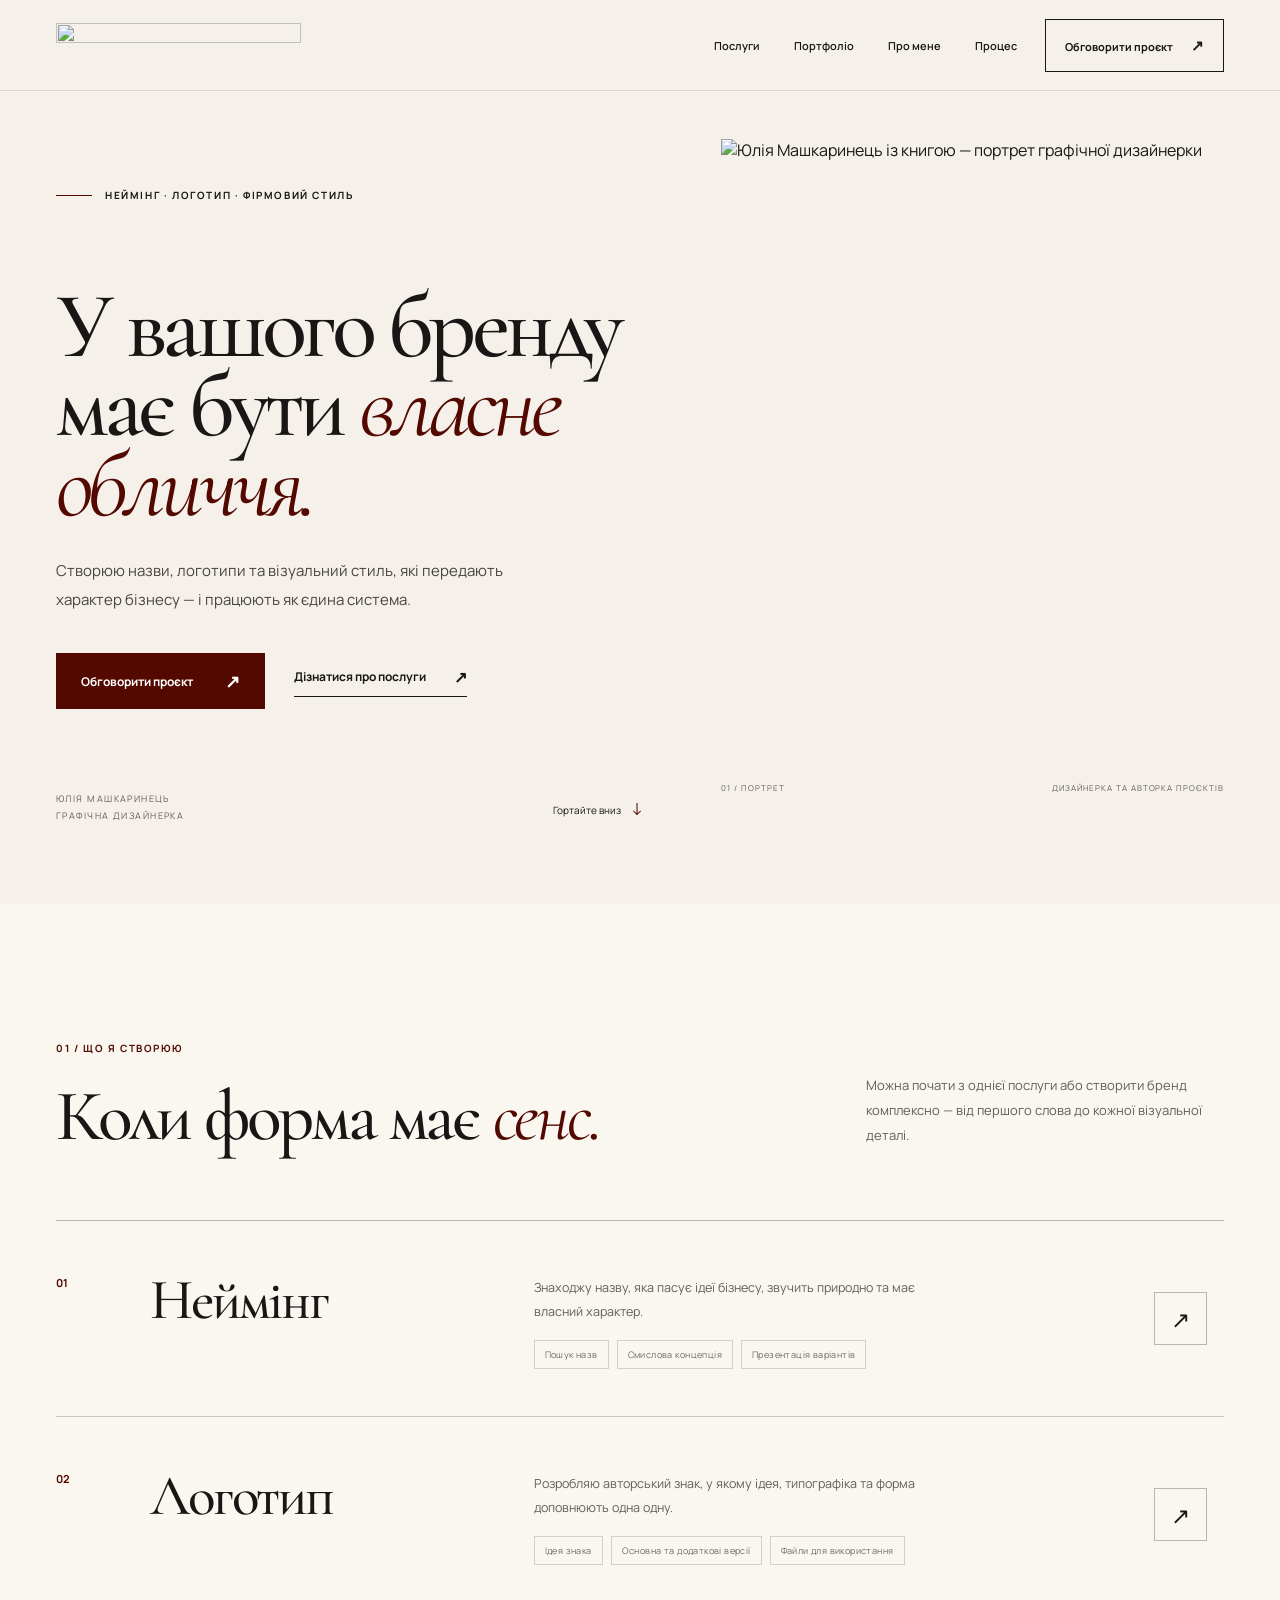
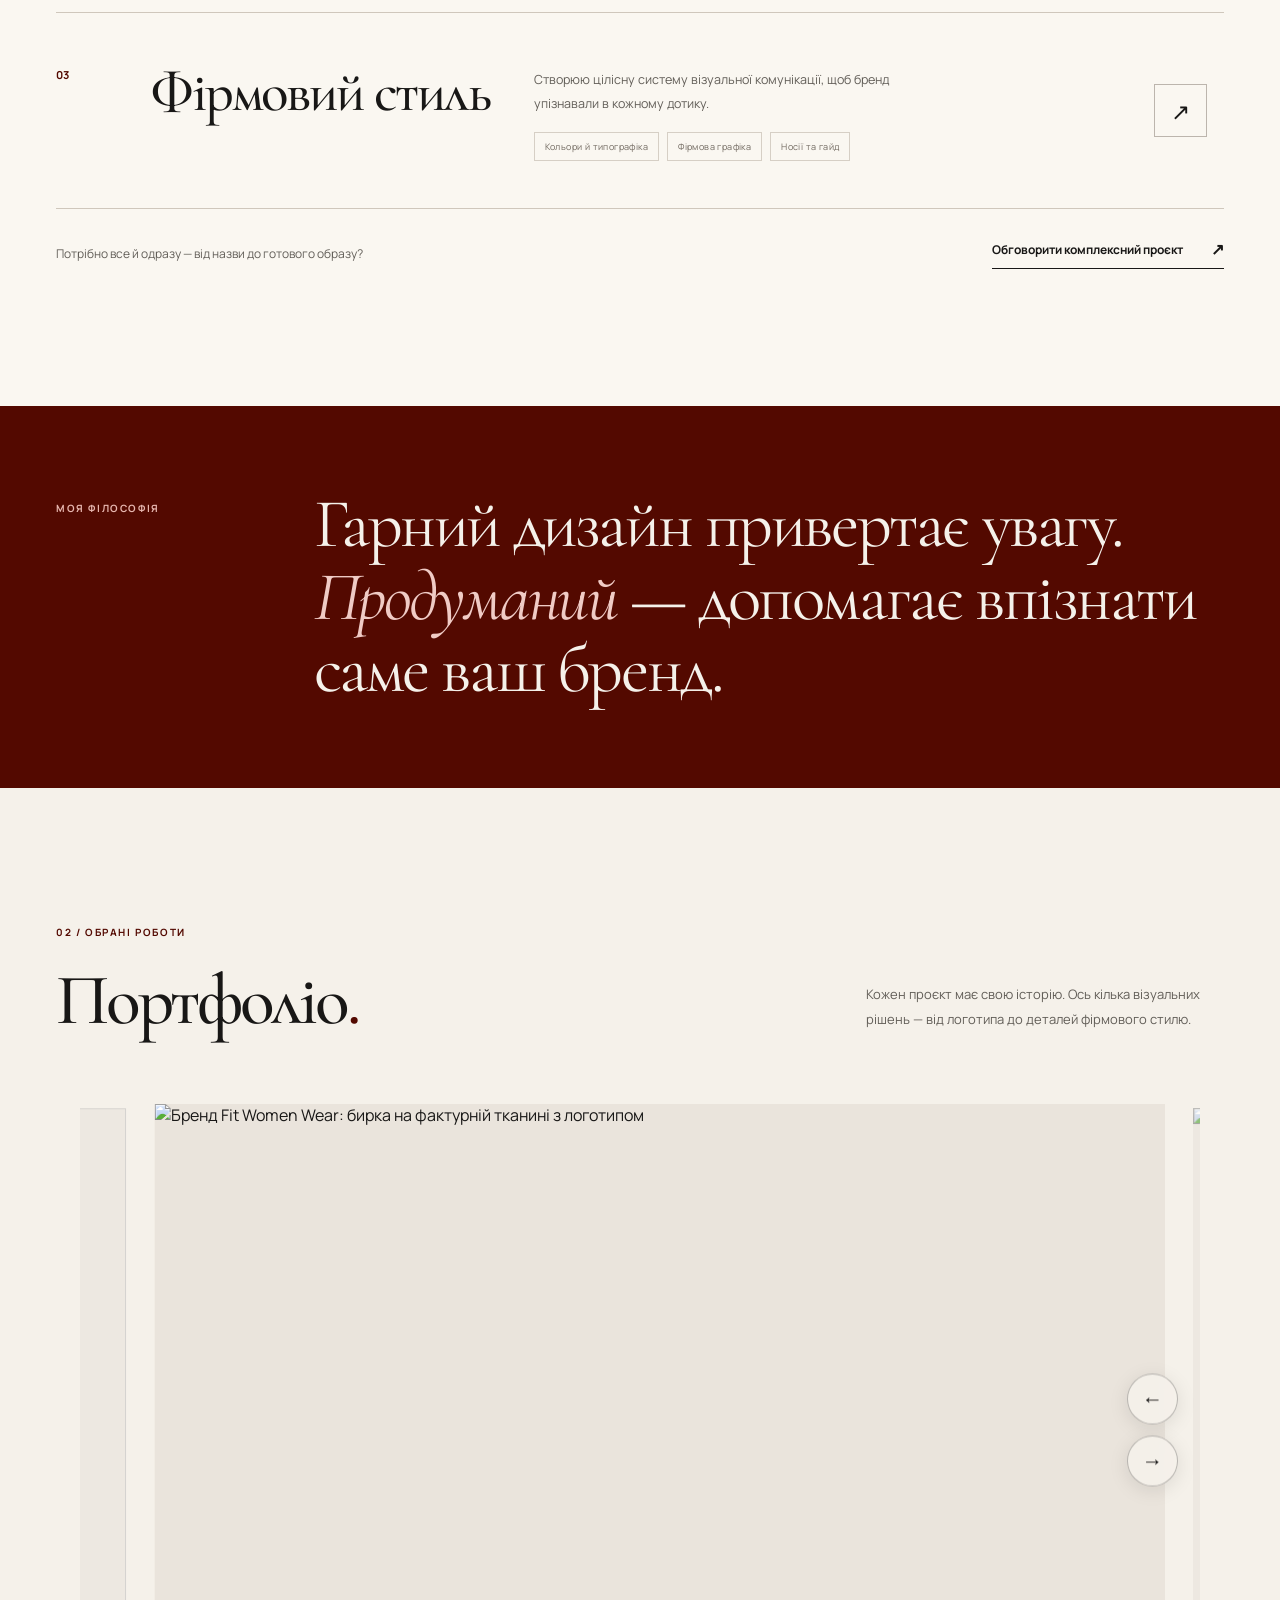
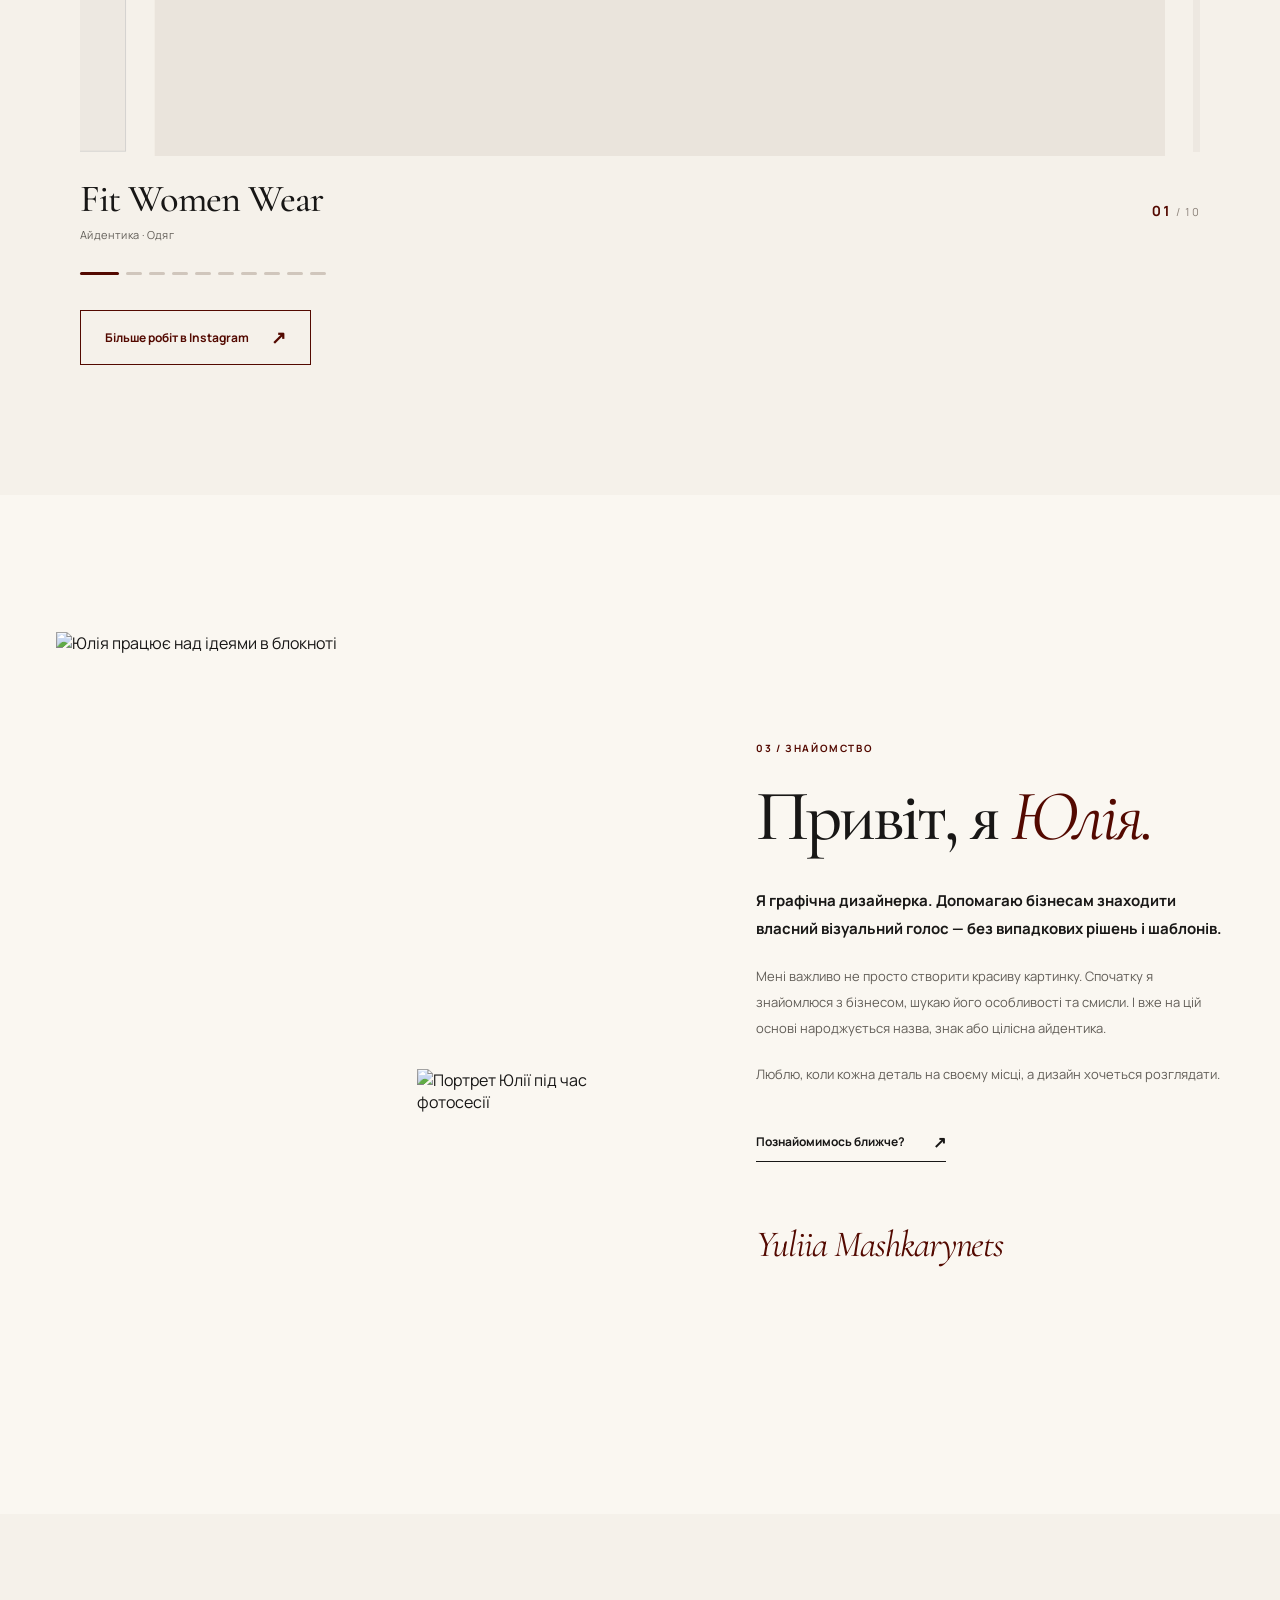
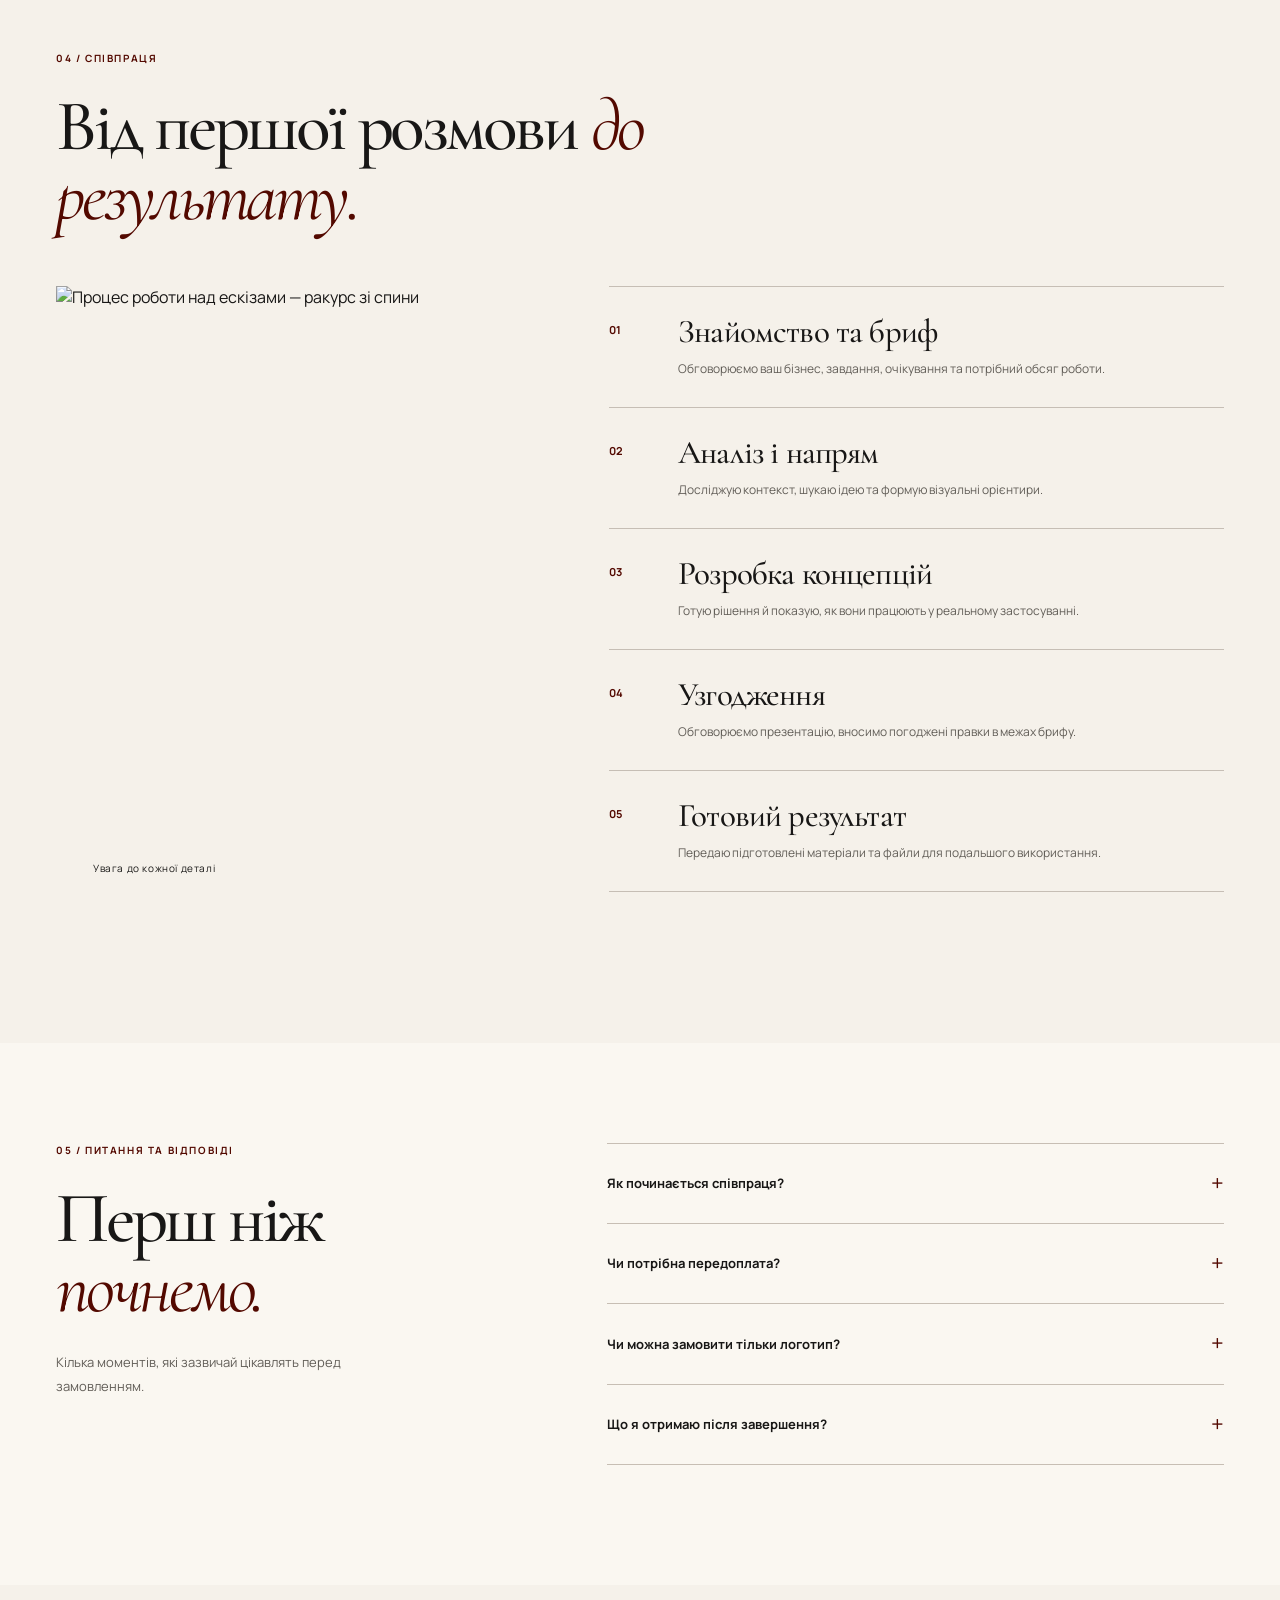
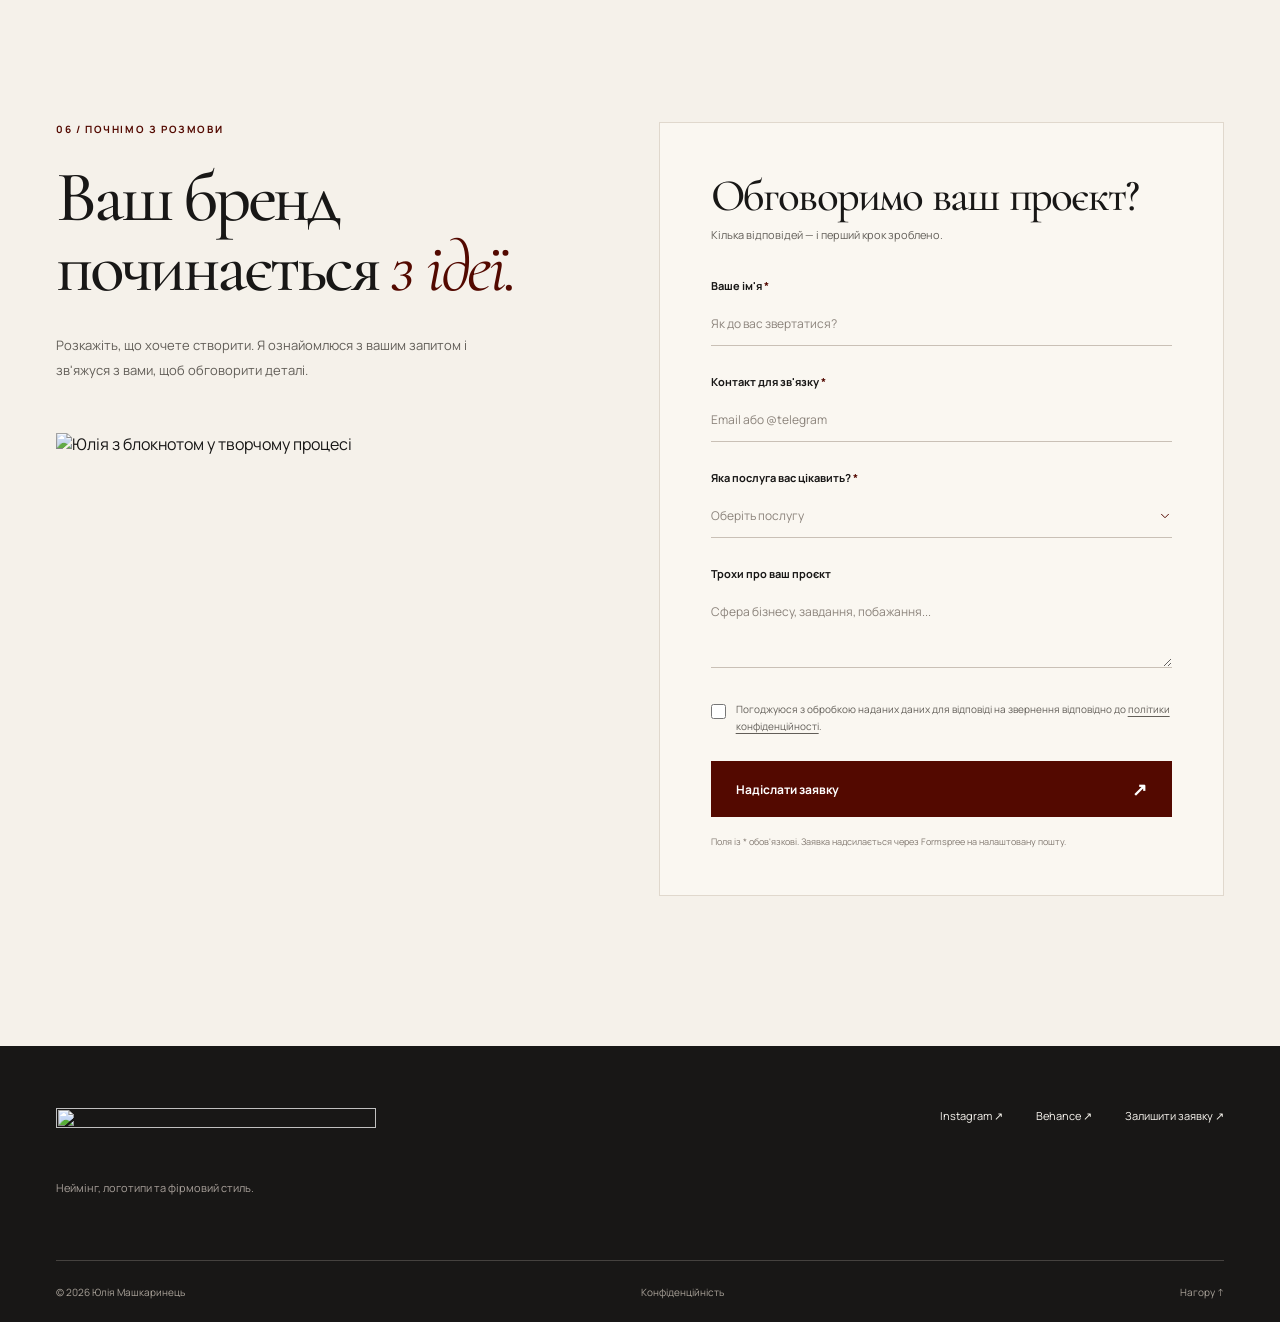
==== index.html @ 9d63dbca "Add files via upload" ====
<!doctype html>
<html lang="uk">
<head>
  <meta charset="UTF-8">
  <meta name="viewport" content="width=device-width, initial-scale=1, viewport-fit=cover">
  <meta name="theme-color" content="#F5F1EA">
  <meta name="description" content="Юлія Машкаринець — графічна дизайнерка. Неймінг, логотипи та фірмовий стиль для брендів із власним характером. Обговоріть ваш проєкт.">
  <meta property="og:type" content="website">
  <meta property="og:title" content="Юлія Машкаринець — неймінг, логотип, айдентика">
  <meta property="og:description" content="Створюю назви, логотипи та фірмовий стиль, що передають характер бренду.">
  <meta property="og:image" content="assets/portrait-hero.webp">
  <title>Юлія Машкаринець — неймінг, логотип, фірмовий стиль</title>
  <link rel="icon" type="image/png" href="assets/favicon.png">
  <link rel="apple-touch-icon" href="assets/favicon.png">
  <link rel="preconnect" href="https://fonts.googleapis.com">
  <link rel="preconnect" href="https://fonts.gstatic.com" crossorigin>
  <link href="https://fonts.googleapis.com/css2?family=Cormorant+Garamond:ital,wght@0,400;0,500;0,600;1,400;1,500&family=Manrope:wght@400;500;600;700&display=swap" rel="stylesheet">
  <link rel="stylesheet" href="styles.css">
  <script defer src="script.js"></script>
</head>
<body>
  <a class="skip-link" href="#main">Перейти до змісту</a>
  <header class="site-header" id="top">
    <div class="container header-inner">
      <a class="brand" href="#top" aria-label="Юлія Машкаринець — на початок сторінки">
        <img class="brand-logo" src="assets/logo-full-dark.png" alt="" width="245" height="45">
      </a>
      <nav class="desktop-nav" aria-label="Основна навігація">
        <a href="#services">Послуги</a>
        <a href="#portfolio">Портфоліо</a>
        <a href="#about">Про мене</a>
        <a href="#process">Процес</a>
      </nav>
      <a class="header-cta" href="#contact">Обговорити проєкт <span aria-hidden="true">↗</span></a>
      <button class="mobile-nav-toggle" type="button" aria-label="Відкрити меню" aria-controls="mobile-nav" aria-expanded="false">
        <span></span><span></span>
      </button>
    </div>
    <nav id="mobile-nav" class="mobile-nav" aria-label="Мобільна навігація" hidden>
      <a href="#services">Послуги</a>
      <a href="#portfolio">Портфоліо</a>
      <a href="#about">Про мене</a>
      <a href="#process">Процес</a>
      <a href="#contact">Залишити заявку ↗</a>
      <a href="https://www.instagram.com/ulchik_designer/" target="_blank" rel="noopener noreferrer">Instagram ↗</a>
    </nav>
  </header>

  <main id="main">
    <section class="hero" aria-labelledby="hero-title">
      <div class="container hero-grid">
        <div class="hero-copy">
          <p class="eyebrow"><span class="line-mark" aria-hidden="true"></span> Неймінг · Логотип · Фірмовий стиль</p>
          <h1 id="hero-title">У вашого бренду має бути <em>власне обличчя.</em></h1>
          <p class="hero-lead">Створюю назви, логотипи та візуальний стиль, які передають характер бізнесу — і працюють як єдина система.</p>
          <div class="hero-actions">
            <a class="button button-primary" href="#contact">Обговорити проєкт <span aria-hidden="true">↗</span></a>
            <a class="text-link" href="#services">Дізнатися про послуги <span aria-hidden="true">↗</span></a>
          </div>
          <div class="hero-footnote">
            <span>Юлія Машкаринець<br>графічна дизайнерка</span>
            <a href="#services" aria-label="Гортати до послуг">Гортайте вниз <span aria-hidden="true">↓</span></a>
          </div>
        </div>
        <figure class="hero-image-wrap">
          <img class="hero-image" src="assets/portrait-hero.webp" width="1365" height="2048" alt="Юлія Машкаринець із книгою — портрет графічної дизайнерки" fetchpriority="high">
          <figcaption><span>01 / ПОРТРЕТ</span><span>ДИЗАЙНЕРКА ТА АВТОРКА ПРОЄКТІВ</span></figcaption>
        </figure>
      </div>
    </section>

    <section class="section services" id="services" aria-labelledby="services-title">
      <div class="container">
        <div class="section-heading services-heading">
          <div>
            <p class="section-label">01 / ЩО Я СТВОРЮЮ</p>
            <h2 id="services-title">Коли форма має <em>сенс.</em></h2>
          </div>
          <p class="section-description">Можна почати з однієї послуги або створити бренд комплексно — від першого слова до кожної візуальної деталі.</p>
        </div>
        <div class="service-list">
          <article class="service-row">
            <div class="service-no">01</div>
            <div class="service-content">
              <h3>Неймінг</h3>
              <p>Знаходжу назву, яка пасує ідеї бізнесу, звучить природно та має власний характер.</p>
              <div class="service-tags"><span>Пошук назв</span><span>Смислова концепція</span><span>Презентація варіантів</span></div>
            </div>
            <a href="#contact" class="round-arrow service-choose" data-service="Неймінг" aria-label="Замовити неймінг">↗</a>
          </article>
          <article class="service-row">
            <div class="service-no">02</div>
            <div class="service-content">
              <h3>Логотип</h3>
              <p>Розробляю авторський знак, у якому ідея, типографіка та форма доповнюють одна одну.</p>
              <div class="service-tags"><span>Ідея знака</span><span>Основна та додаткові версії</span><span>Файли для використання</span></div>
            </div>
            <a href="#contact" class="round-arrow service-choose" data-service="Логотип" aria-label="Замовити логотип">↗</a>
          </article>
          <article class="service-row">
            <div class="service-no">03</div>
            <div class="service-content">
              <h3>Фірмовий стиль</h3>
              <p>Створюю цілісну систему візуальної комунікації, щоб бренд упізнавали в кожному дотику.</p>
              <div class="service-tags"><span>Кольори й типографіка</span><span>Фірмова графіка</span><span>Носії та гайд</span></div>
            </div>
            <a href="#contact" class="round-arrow service-choose" data-service="Фірмовий стиль" aria-label="Замовити фірмовий стиль">↗</a>
          </article>
        </div>
        <div class="service-bottom">
          <p>Потрібно все й одразу — від назви до готового образу?</p>
          <a href="#contact" class="text-link service-choose" data-service="Комплекс: неймінг + логотип + фірмовий стиль">Обговорити комплексний проєкт <span aria-hidden="true">↗</span></a>
        </div>
      </div>
    </section>

    <section class="statement" aria-label="Мій підхід до дизайну">
      <div class="container statement-grid">
        <p class="section-label statement-label">МОЯ ФІЛОСОФІЯ</p>
        <p>Гарний дизайн привертає увагу. <em>Продуманий</em> — допомагає впізнати саме ваш бренд.</p>
      </div>
    </section>

    <section class="section portfolio" id="portfolio" aria-labelledby="portfolio-title">
      <div class="container">
        <div class="section-heading portfolio-heading">
          <div>
            <p class="section-label">02 / ОБРАНІ РОБОТИ</p>
            <h2 id="portfolio-title">Портфоліо<span class="period">.</span></h2>
          </div>
          <p class="section-description">Кожен проєкт має свою історію. Ось кілька візуальних рішень — від логотипа до деталей фірмового стилю.</p>
        </div>
        <div class="portfolio-slider" id="portfolio-slider" aria-label="Портфоліо графічної дизайнерки">
          <div class="portfolio-stage">
          <div class="portfolio-viewport" id="portfolio-viewport" tabindex="0" aria-label="Гортайте роботи стрілками або жестом убік">
            <div class="portfolio-track">
            <figure class="portfolio-slide" role="group" aria-roledescription="слайд" aria-label="1 з 10: Fit Women Wear" data-title="Fit Women Wear" data-category="Айдентика · Одяг">
              <div class="portfolio-slide-media"><img src="assets/fit-women-wear.webp" width="1800" height="1344" alt="Бренд Fit Women Wear: бирка на фактурній тканині з логотипом" loading="lazy" decoding="async"></div>
            </figure>
            <figure class="portfolio-slide" role="group" aria-roledescription="слайд" aria-label="2 з 10: Кучерявенко та партнери" data-title="Кучерявенко та партнери" data-category="Логотип · Адвокатське об’єднання">
              <div class="portfolio-slide-media"><img src="assets/monogram-stationery.webp" width="1800" height="1344" alt="Білий конверт із тисненим логотипом адвокатського об’єднання «Кучерявенко та партнери»" loading="lazy" decoding="async"></div>
            </figure>
            <figure class="portfolio-slide" role="group" aria-roledescription="слайд" aria-label="3 з 10: VAYNÉA" data-title="VAYNÉA" data-category="Логотип · Одяг">
              <div class="portfolio-slide-media"><img src="assets/vaynea.webp" width="1800" height="1344" alt="Бузковий оксамитовий вішак із написом VAYNÉA" loading="lazy" decoding="async"></div>
            </figure>
            <figure class="portfolio-slide" role="group" aria-roledescription="слайд" aria-label="4 з 10: Anna Markovska" data-title="Anna Markovska" data-category="Логотип · Б’юті">
              <div class="portfolio-slide-media"><img src="assets/anna-markovska-new.png" width="2048" height="1638" alt="Преміальний мокап бренду Anna Markovska cosmetology з монограмою та типографікою" loading="lazy" decoding="async"></div>
            </figure>
            <figure class="portfolio-slide" role="group" aria-roledescription="слайд" aria-label="5 з 10: Aesthetics by dr. Komarova" data-title="Aesthetics by dr. Komarova" data-category="Фірмовий стиль · Косметологія">
              <div class="portfolio-slide-media"><img src="assets/aesthetics-komarova.webp" width="1800" height="1344" alt="Косметичка з монограмою і написом Aesthetics by dr. Komarova" loading="lazy" decoding="async"></div>
            </figure>
            <figure class="portfolio-slide" role="group" aria-roledescription="слайд" aria-label="6 з 10: Фірмові деталі" data-title="Фірмові деталі" data-category="Айдентика · Поліграфія">
              <div class="portfolio-slide-media"><img src="assets/embossed-envelopes.webp" width="1800" height="1344" alt="Конверти пісочного кольору з рельєфним фірмовим знаком" loading="lazy" decoding="async"></div>
            </figure>
            <figure class="portfolio-slide" role="group" aria-roledescription="слайд" aria-label="7 з 10: Імпульс" data-title="Імпульс" data-category="Логотип · Б’юті">
              <div class="portfolio-slide-media"><img src="assets/impuls.webp" width="1800" height="1344" alt="Рожевий щоденник із золотим тисненням логотипа Імпульс" loading="lazy" decoding="async"></div>
            </figure>
            <figure class="portfolio-slide" role="group" aria-roledescription="слайд" aria-label="8 з 10: PiLKA" data-title="PiLKA" data-category="Логотип · Nails bar">
              <div class="portfolio-slide-media"><img src="assets/pilka.webp" width="1800" height="1344" alt="Графітова візитівка PiLKA nails bar на молочній тканині" loading="lazy" decoding="async"></div>
            </figure>
            <figure class="portfolio-slide" role="group" aria-roledescription="слайд" aria-label="9 з 10: Smart Spine Center" data-title="Smart Spine Center" data-category="Логотип · Wellness">
              <div class="portfolio-slide-media"><img src="assets/smart-spine-center.webp" width="1800" height="1440" alt="Три скляні флакони з логотипом Smart Spine Center" loading="lazy" decoding="async"></div>
            </figure>
            <figure class="portfolio-slide" role="group" aria-roledescription="слайд" aria-label="10 з 10: TaxNova" data-title="TaxNova" data-category="Логотип · Бухгалтерські послуги">
              <div class="portfolio-slide-media"><img src="assets/taxnova.webp" width="1800" height="1440" alt="Бордові візитівки TaxNova з фірмовим знаком" loading="lazy" decoding="async"></div>
            </figure>
            </div>
          </div>
          <div class="portfolio-slider-nav" aria-label="Керування каруселлю">
            <button class="portfolio-arrow" type="button" data-slide-prev aria-label="Попередня робота"><span aria-hidden="true">←</span></button>
            <button class="portfolio-arrow" type="button" data-slide-next aria-label="Наступна робота"><span aria-hidden="true">→</span></button>
          </div>
          </div>
          <div class="portfolio-slider-footer">
            <div class="portfolio-slide-info">
              <p class="portfolio-slide-title" id="portfolio-slide-title">Fit Women Wear</p>
              <p class="portfolio-slide-category" id="portfolio-slide-category">Айдентика · Одяг</p>
            </div>
            <span class="portfolio-counter"><strong id="portfolio-current">01</strong><span> / 10</span></span>
          </div>
          <div class="portfolio-dots" role="group" aria-label="Оберіть роботу">
            <button class="portfolio-dot is-active" type="button" data-slide-to="0" aria-label="Перейти до роботи 1 з 10" aria-current="true"></button>
            <button class="portfolio-dot" type="button" data-slide-to="1" aria-label="Перейти до роботи 2 з 10" aria-current="false"></button>
            <button class="portfolio-dot" type="button" data-slide-to="2" aria-label="Перейти до роботи 3 з 10" aria-current="false"></button>
            <button class="portfolio-dot" type="button" data-slide-to="3" aria-label="Перейти до роботи 4 з 10" aria-current="false"></button>
            <button class="portfolio-dot" type="button" data-slide-to="4" aria-label="Перейти до роботи 5 з 10" aria-current="false"></button>
            <button class="portfolio-dot" type="button" data-slide-to="5" aria-label="Перейти до роботи 6 з 10" aria-current="false"></button>
            <button class="portfolio-dot" type="button" data-slide-to="6" aria-label="Перейти до роботи 7 з 10" aria-current="false"></button>
            <button class="portfolio-dot" type="button" data-slide-to="7" aria-label="Перейти до роботи 8 з 10" aria-current="false"></button>
            <button class="portfolio-dot" type="button" data-slide-to="8" aria-label="Перейти до роботи 9 з 10" aria-current="false"></button>
            <button class="portfolio-dot" type="button" data-slide-to="9" aria-label="Перейти до роботи 10 з 10" aria-current="false"></button>
          </div>
          <div class="portfolio-social">
            <a class="button button-instagram" href="https://www.instagram.com/ulchik_designer/" target="_blank" rel="noopener noreferrer" aria-label="Переглянути більше робіт в Instagram (відкриється в новій вкладці)">Більше робіт в Instagram <span aria-hidden="true">↗</span></a>
          </div>
        </div>
      </div>
    </section>

    <section class="section about" id="about" aria-labelledby="about-title">
      <div class="container about-grid">
        <div class="about-media">
          <figure class="about-main-photo">
            <img src="assets/portrait-working.webp" width="1365" height="2048" alt="Юлія працює над ідеями в блокноті" loading="lazy">
          </figure>
          <figure class="about-small-photo">
            <img src="assets/portrait-contact.webp" width="1365" height="2048" alt="Портрет Юлії під час фотосесії" loading="lazy">
          </figure>
        </div>
        <div class="about-copy">
          <p class="section-label">03 / ЗНАЙОМСТВО</p>
          <h2 id="about-title">Привіт, я <em>Юлія.</em></h2>
          <p class="about-intro">Я графічна дизайнерка. Допомагаю бізнесам знаходити власний візуальний голос — без випадкових рішень і шаблонів.</p>
          <p>Мені важливо не просто створити красиву картинку. Спочатку я знайомлюся з бізнесом, шукаю його особливості та смисли. І вже на цій основі народжується назва, знак або цілісна айдентика.</p>
          <p>Люблю, коли кожна деталь на своєму місці, а дизайн хочеться розглядати.</p>
          <a class="text-link" href="#contact">Познайомимось ближче? <span aria-hidden="true">↗</span></a>
          <span class="about-signature">Yuliia Mashkarynets</span>
        </div>
      </div>
    </section>

    <section class="section process" id="process" aria-labelledby="process-title">
      <div class="container">
        <div class="section-heading process-heading">
          <div>
            <p class="section-label">04 / СПІВПРАЦЯ</p>
            <h2 id="process-title">Від першої розмови <em>до результату.</em></h2>
          </div>
        </div>
        <div class="process-layout">
          <div class="process-image-wrap">
            <img src="assets/portrait-process.webp" width="1365" height="2048" alt="Процес роботи над ескізами — ракурс зі спини" loading="lazy">
            <span class="process-image-label">Увага до кожної деталі</span>
          </div>
          <ol class="process-steps">
            <li><span>01</span><div><h3>Знайомство та бриф</h3><p>Обговорюємо ваш бізнес, завдання, очікування та потрібний обсяг роботи.</p></div></li>
            <li><span>02</span><div><h3>Аналіз і напрям</h3><p>Досліджую контекст, шукаю ідею та формую візуальні орієнтири.</p></div></li>
            <li><span>03</span><div><h3>Розробка концепцій</h3><p>Готую рішення й показую, як вони працюють у реальному застосуванні.</p></div></li>
            <li><span>04</span><div><h3>Узгодження</h3><p>Обговорюємо презентацію, вносимо погоджені правки в межах брифу.</p></div></li>
            <li><span>05</span><div><h3>Готовий результат</h3><p>Передаю підготовлені матеріали та файли для подальшого використання.</p></div></li>
          </ol>
        </div>
      </div>
    </section>

    <section class="faq" aria-labelledby="faq-title">
      <div class="container faq-grid">
        <div class="faq-title-wrap">
          <p class="section-label">05 / ПИТАННЯ ТА ВІДПОВІДІ</p>
          <h2 id="faq-title">Перш ніж <em>почнемо.</em></h2>
          <p>Кілька моментів, які зазвичай цікавлять перед замовленням.</p>
        </div>
        <div class="faq-list">
          <details><summary>Як починається співпраця?<span class="faq-symbol" aria-hidden="true">+</span></summary><p>Ви залишаєте заявку. Ми обговорюємо завдання, узгоджуємо обсяг роботи, терміни та умови. Після цього я надсилаю бриф і розпочинаємо проєкт.</p></details>
          <details><summary>Чи потрібна передоплата?<span class="faq-symbol" aria-hidden="true">+</span></summary><p>Так, співпраця відбувається за договором із передоплатою 50%. Решта — відповідно до погоджених умов проєкту.</p></details>
          <details><summary>Чи можна замовити тільки логотип?<span class="faq-symbol" aria-hidden="true">+</span></summary><p>Так. Можна замовити неймінг, логотип або фірмовий стиль окремо, а можна — весь комплекс.</p></details>
          <details><summary>Що я отримаю після завершення?<span class="faq-symbol" aria-hidden="true">+</span></summary><p>Підсумковий набір файлів залежить від послуги та погоджується до початку роботи. Для логотипа це можуть бути основна й додаткові версії та файли для друку й цифрового використання.</p></details>
        </div>
      </div>
    </section>

    <section class="contact section" id="contact" aria-labelledby="contact-title">
      <div class="container contact-grid">
        <div class="contact-intro">
          <p class="section-label">06 / ПОЧНІМО З РОЗМОВИ</p>
          <h2 id="contact-title">Ваш бренд починається <em>з ідеї.</em></h2>
          <p>Розкажіть, що хочете створити. Я ознайомлюся з вашим запитом і зв'яжуся з вами, щоб обговорити деталі.</p>
          <figure class="contact-photo"><img src="assets/portrait-editorial-v7.webp" width="1365" height="2048" alt="Юлія з блокнотом у творчому процесі" loading="lazy"></figure>
        </div>
        <div class="form-card">
          <h3>Обговоримо ваш проєкт?</h3>
          <p class="form-caption">Кілька відповідей — і перший крок зроблено.</p>
          <form id="contact-form" action="https://formspree.io/f/xrpqkary" method="POST" accept-charset="UTF-8">
            <input type="hidden" name="_subject" value="Нова заявка з сайту Юлії Машкаринець">
            <div class="honeypot" aria-hidden="true"><label for="site-website">Не заповнюйте це поле</label><input id="site-website" type="text" name="_gotcha" tabindex="-1" autocomplete="off"></div>
            <div class="field"><label for="client-name">Ваше ім'я <span>*</span></label><input id="client-name" name="name" type="text" autocomplete="name" placeholder="Як до вас звертатися?" required maxlength="120"></div>
            <div class="field"><label for="client-contact">Контакт для зв'язку <span>*</span></label><input id="client-contact" name="contact" type="text" autocomplete="email" placeholder="Email або @telegram" required maxlength="180"></div>
            <div class="field"><label for="client-service">Яка послуга вас цікавить? <span>*</span></label>
              <select id="client-service" name="service" required>
                <option value="" disabled selected>Оберіть послугу</option>
                <option value="Неймінг">Неймінг</option>
                <option value="Логотип">Логотип</option>
                <option value="Фірмовий стиль">Фірмовий стиль</option>
                <option value="Комплекс: неймінг + логотип + фірмовий стиль">Комплекс: неймінг + логотип + фірмовий стиль</option>
                <option value="Поки не визначилися">Поки не визначилися</option>
              </select>
            </div>
            <div class="field"><label for="client-message">Трохи про ваш проєкт</label><textarea id="client-message" name="message" rows="3" maxlength="3000" placeholder="Сфера бізнесу, завдання, побажання..."></textarea></div>
            <label class="consent"><input type="checkbox" required name="privacy_consent" value="Так"><span>Погоджуюся з обробкою наданих даних для відповіді на звернення відповідно до <a href="privacy.html" target="_blank" rel="noopener">політики конфіденційності</a>.</span></label>
            <button class="button button-primary button-submit" type="submit"><span class="submit-label">Надіслати заявку</span><span aria-hidden="true">↗</span></button>
            <p class="form-status" id="form-status" role="status" aria-live="polite"></p>
            <p class="form-disclaimer">Поля із * обов'язкові. Заявка надсилається через Formspree на налаштовану пошту.</p>
          </form>
        </div>
      </div>
    </section>
  </main>

  <footer class="site-footer">
    <div class="container footer-top">
      <div><a class="footer-brand" href="#top" aria-label="Юлія Машкаринець — на початок сторінки"><img class="footer-logo" src="assets/logo-full-original.png" alt="" width="320" height="59" loading="lazy"></a><p>Неймінг, логотипи та фірмовий стиль.</p></div>
      <div class="footer-links"><a href="https://www.instagram.com/ulchik_designer/" target="_blank" rel="noopener noreferrer">Instagram ↗</a><a href="https://www.behance.net/a6cc26bb" target="_blank" rel="noopener noreferrer">Behance ↗</a><a href="#contact">Залишити заявку ↗</a></div>
    </div>
    <div class="container footer-bottom"><span>© <span id="copyright-year">2026</span> Юлія Машкаринець</span><a href="privacy.html">Конфіденційність</a><a href="#top">Нагору ↑</a></div>
  </footer>
</body>
</html>
---- styles.css ----
:root{--milk:#F5F1EA;--ink:#181716;--wine:#530900;--muted:#625e58;--line:#d8d2c9;--soft:#ebe5dc;--light:#faf7f1;--serif:'Cormorant Garamond',Georgia,'Times New Roman',serif;--sans:'Manrope',Arial,sans-serif}
*{box-sizing:border-box}
html{scroll-behavior:smooth;scroll-padding-top:95px}
body{margin:0;background:var(--milk);color:var(--ink);font-family:var(--sans);-webkit-font-smoothing:antialiased}
body.no-scroll{overflow:hidden}
::selection{background:var(--wine);color:white}
a{color:inherit;text-decoration:none}
button,input,select,textarea{font:inherit}
button{cursor:pointer}
img{max-width:100%;display:block}
.container{width:min(100% - 112px,1352px);margin:0 auto}
.skip-link{position:absolute;top:-100px;left:14px;z-index:100;padding:12px;background:var(--ink);color:white}.skip-link:focus{top:12px}
:focus-visible{outline:2px solid var(--wine);outline-offset:4px}
.site-header{height:91px;position:sticky;top:0;z-index:50;background:rgba(245,241,234,.97);border-bottom:1px solid var(--line);backdrop-filter:blur(18px)}
.header-inner{height:100%;display:flex;align-items:center;justify-content:space-between;gap:28px}
.brand{display:flex;flex-direction:column;gap:6px;flex-shrink:0}
.brand-main{font-size:14px;letter-spacing:.11em;white-space:nowrap;font-weight:700}
.brand-dot{color:var(--wine);font-size:18px}
.brand-small{font-size:8px;letter-spacing:.23em;color:var(--muted)}
.desktop-nav{display:flex;gap:34px;align-items:center;margin-left:auto}
.desktop-nav a{font-size:11px;font-weight:600;transition:color .2s}
.desktop-nav a:hover,.footer-links a:hover{color:var(--wine)}
.header-cta{border:1px solid var(--ink);font-size:11px;font-weight:700;white-space:nowrap;padding:15px 19px;transition:background .2s,color .2s,border-color .2s}
.header-cta span{margin-left:16px;font-size:15px}
.header-cta:hover{background:var(--wine);color:white;border-color:var(--wine)}
.mobile-nav-toggle,.mobile-nav{display:none}
.hero{padding:48px 0 75px}
.hero-grid{display:grid;grid-template-columns:minmax(0,1.02fr) minmax(0,.87fr);gap:6.5%;align-items:stretch;min-height:690px}
.hero-copy{display:flex;flex-direction:column;padding:39px 0 5px}
.eyebrow,.section-label{font-size:10px;font-weight:700;letter-spacing:.16em;text-transform:uppercase}
.eyebrow{display:flex;align-items:center;gap:13px;line-height:1.5}
.line-mark{width:36px;height:1px;background:var(--wine);display:inline-block;flex-shrink:0}
.hero h1{font-family:var(--serif);font-weight:500;font-size:clamp(70px,7.3vw,126px);line-height:.85;letter-spacing:-.052em;margin:74px 0 32px;max-width:790px}
h1 em,h2 em,.statement em{font-weight:400;color:var(--wine)}
.hero-lead{font-size:15px;line-height:1.9;max-width:450px;color:#49443f;margin:0}
.hero-actions{display:flex;align-items:center;gap:29px;flex-wrap:wrap;margin-top:39px}
.button{display:inline-flex;align-items:center;justify-content:space-between;gap:32px;padding:19px 25px;border:0;min-height:55px;font-size:12px;font-weight:700;transition:background .2s,color .2s,transform .2s}
.button-primary{background:var(--wine);color:white}
.button-primary:hover{background:#370700;transform:translateY(-2px)}
.button span[aria-hidden]{font-size:18px;line-height:1}
.text-link{font-size:12px;font-weight:700;border-bottom:1px solid var(--ink);padding-bottom:8px;display:inline-flex;gap:28px;align-items:center;width:max-content;max-width:100%;transition:color .2s,border .2s}
.text-link:hover{color:var(--wine);border-color:var(--wine)}
.text-link span{font-size:16px}
.hero-footnote{margin-top:auto;display:flex;justify-content:space-between;gap:16px;align-items:end;padding-top:55px}
.hero-footnote span{font-size:9px;text-transform:uppercase;letter-spacing:.16em;line-height:1.9;color:var(--muted)}
.hero-footnote a{font-size:10px;color:var(--ink)}.hero-footnote a span{font-size:17px;margin-left:8px;color:var(--wine)}
.hero-image-wrap{margin:0;display:flex;flex-direction:column;min-width:0;align-self:stretch}
.hero-image{width:100%;height:625px;object-fit:cover;object-position:center 12%;filter:saturate(.86)}
.hero-image-wrap figcaption{display:flex;justify-content:space-between;gap:10px;align-items:center;margin-top:18px;font-size:8px;letter-spacing:.12em;color:var(--muted)}
.section{padding:137px 0}
.section-heading{display:flex;justify-content:space-between;align-items:end;gap:44px;margin-bottom:68px}
.section-label{color:var(--wine);margin:0 0 27px}
h2{font-size:clamp(52px,5.6vw,89px);font-family:var(--serif);font-weight:500;letter-spacing:-.045em;line-height:.98;margin:0}
.section-description{font-size:13px;line-height:1.9;color:var(--muted);max-width:358px;margin:0 0 5px}
.services{background:var(--light)}
.service-list{border-top:1px solid #bdb5aa}
.service-row{min-height:196px;display:grid;grid-template-columns:72px minmax(0,1fr) 70px;gap:22px;align-items:center;padding:35px 0;border-bottom:1px solid #cfc7bc;transition:padding .2s}
.service-no{align-self:start;padding-top:19px;font-size:11px;color:var(--wine);font-weight:700}
.service-content{display:grid;grid-template-columns:minmax(205px,.65fr) minmax(240px,1.1fr);column-gap:30px;align-items:start}
.service-content h3{font-family:var(--serif);font-size:57px;letter-spacing:-.038em;font-weight:500;margin:0;line-height:1.1}
.service-content p{font-size:12.5px;line-height:1.9;max-width:420px;margin:7px 0 16px;color:var(--muted)}
.service-tags{grid-column:2;display:flex;flex-wrap:wrap;gap:8px}
.service-tags span{font-size:9px;letter-spacing:.045em;border:1px solid #d6cfc5;padding:7px 10px;color:#716960}
.round-arrow{display:flex;justify-content:center;align-items:center;border:1px solid #bcb5ad;width:53px;height:53px;font-size:23px;transition:background .2s,color .2s,border-color .2s}
.round-arrow:hover{background:var(--wine);border-color:var(--wine);color:white}
.service-bottom{display:flex;gap:20px;justify-content:space-between;align-items:center;margin-top:29px}
.service-bottom p{font-size:12px;color:var(--muted);margin:0}
.statement{padding:82px 0;background:var(--wine);color:var(--milk)}
.statement-grid{display:grid;grid-template-columns:1fr 4fr;gap:30px;align-items:start}
.statement-label{color:#e8b8b0;margin:13px 0 0}
.statement-grid>p:last-child{font-family:var(--serif);font-size:clamp(43px,5.4vw,80px);font-weight:400;letter-spacing:-.035em;line-height:1.05;max-width:1030px;margin:0}
.statement em{color:#f0cbc5}
.portfolio{padding-bottom:130px}
.period{color:var(--wine)}
.portfolio-grid{display:grid;grid-template-columns:1.18fr .82fr;gap:24px}
.portfolio-placeholder{height:455px;position:relative;display:flex;flex-direction:column;align-items:center;justify-content:center;text-align:center;gap:12px;overflow:hidden}
.placeholder-a{background:#ded5ca}
.placeholder-b{background:#dad6ce}
.placeholder-index{position:absolute;top:22px;left:25px;font-size:10px;letter-spacing:.15em;color:#77716b}
.placeholder-title{font-family:var(--serif);font-size:clamp(40px,4.9vw,72px);letter-spacing:-.05em;line-height:1;color:var(--wine);padding:0 22px}
.placeholder-subtitle{font-size:10px;line-height:1.7;color:#68615a;padding:0 20px}
.portfolio-caption{display:flex;align-items:center;justify-content:space-between;gap:12px;padding:16px 0;font-size:11px;font-weight:700}
.portfolio-caption span+span{font-size:10px;color:var(--muted);font-weight:400}
.draft-note{font-size:10px;color:#80776d;margin:20px 0 0}
.about{background:var(--light)}
.about-grid{display:grid;grid-template-columns:1.1fr .9fr;gap:11%;align-items:center}
.about-media{position:relative;min-height:740px;padding-right:90px;padding-bottom:100px}
.about-main-photo{margin:0;width:100%;height:645px}
.about-main-photo img{width:100%;height:100%;object-fit:cover;object-position:center 30%;filter:saturate(.86)}
.about-small-photo{position:absolute;margin:0;width:39%;height:320px;bottom:0;right:0;border:12px solid var(--light)}
.about-small-photo img{width:100%;height:100%;object-fit:cover;object-position:center 35%;filter:saturate(.87)}
.about-copy h2{max-width:460px;margin:0 0 35px}
.about-copy p:not(.section-label){font-size:13px;line-height:2;color:var(--muted);max-width:480px;margin:0 0 20px}
.about-copy p.about-intro{font-weight:700;color:var(--ink);font-size:15px;line-height:1.85}
.about-copy .text-link{margin-top:24px}
.about-signature{display:block;margin-top:60px;font-family:var(--serif);font-size:37px;font-style:italic;letter-spacing:-.03em;color:var(--wine)}
.process{background:var(--milk)}
.process-heading{margin-bottom:54px}
.process-heading h2{max-width:880px}
.process-layout{display:grid;grid-template-columns:.83fr 1.17fr;gap:10%;align-items:start}
.process-image-wrap{height:620px;position:relative;overflow:hidden}
.process-image-wrap img{height:100%;width:100%;object-fit:cover;object-position:center;filter:saturate(.9)}
.process-image-label{position:absolute;bottom:19px;left:21px;padding:12px 16px;background:var(--milk);font-size:10px;letter-spacing:.06em}
.process-steps{padding:0;margin:0;list-style:none;border-top:1px solid #c6beb5}
.process-steps li{padding:27px 0;display:grid;grid-template-columns:47px 1fr;gap:22px;border-bottom:1px solid #c6beb5}
.process-steps li>span{font-size:11px;color:var(--wine);font-weight:700;padding-top:8px}
.process-steps h3{font-family:var(--serif);font-size:33px;font-weight:500;letter-spacing:-.025em;line-height:1.1;margin:0 0 8px}
.process-steps p{color:var(--muted);font-size:12px;line-height:1.8;margin:0;max-width:460px}
.faq{padding:100px 0 120px;background:var(--light)}
.faq-grid{display:grid;grid-template-columns:.8fr 1.2fr;gap:12%}
.faq-title-wrap h2{margin-bottom:25px}
.faq-title-wrap>p:last-child{font-size:13px;color:var(--muted);line-height:1.9;max-width:320px}
.faq-list{border-top:1px solid #c7beb4}
.faq-list details{border-bottom:1px solid #c7beb4;padding:22px 0}
.faq-list summary{font-size:13px;line-height:1.6;font-weight:700;display:flex;justify-content:space-between;align-items:center;gap:20px;cursor:pointer;list-style:none}
.faq-list summary::-webkit-details-marker{display:none}
.faq-symbol{font-size:22px;color:var(--wine);font-weight:400;transition:transform .2s}
.faq-list details[open] .faq-symbol{transform:rotate(45deg)}
.faq-list details p{font-size:12px;line-height:1.9;color:var(--muted);max-width:560px;margin:15px 35px 0 0}
.contact{background:var(--milk);padding-bottom:150px}
.contact-grid{display:grid;grid-template-columns:.9fr 1.1fr;gap:12%;align-items:start}
.contact-intro h2{max-width:520px;margin:0 0 30px}
.contact-intro>p:not(.section-label){max-width:430px;color:var(--muted);line-height:1.9;font-size:13px;margin:0}
.contact-photo{margin:50px 0 0;width:85%;height:330px;overflow:hidden}
.contact-photo img{width:100%;height:100%;object-fit:cover;object-position:center 53%;filter:saturate(.84)}
.form-card{background:var(--light);padding:48px 51px 45px;border:1px solid #e0d8cd}
.form-card h3{font-family:var(--serif);font-size:45px;font-weight:500;letter-spacing:-.04em;line-height:1.1;margin:0 0 7px}
.form-caption{color:var(--muted);font-size:11px;margin:0 0 36px}
.field{margin-bottom:28px}
.field label{display:block;font-size:11px;font-weight:700;margin:0 0 10px}
.field label span{color:var(--wine)}
.field input,.field select,.field textarea{border:none;border-bottom:1px solid #c9c0b6;padding:12px 0 13px;width:100%;background:transparent;outline:0;border-radius:0;color:var(--ink);font-size:12px;transition:border-color .2s}
.field input::placeholder,.field textarea::placeholder{color:#8b837b}
.field input:focus,.field select:focus,.field textarea:focus{border-bottom:1px solid var(--wine)}
.field textarea{resize:vertical;min-height:76px}
.field select{appearance:none;background-image:url("data:image/svg+xml,%3Csvg xmlns='http://www.w3.org/2000/svg' width='14' height='14' viewBox='0 0 24 24' fill='none' stroke='%23530900' stroke-width='1.7' stroke-linecap='round' stroke-linejoin='round'%3E%3Cpath d='m6 9 6 6 6-6'/%3E%3C/svg%3E");background-repeat:no-repeat;background-position:right center;padding-right:25px}
.field select:invalid{color:#8b837b}
.consent{display:flex;gap:10px;align-items:start;margin:7px 0 26px;font-size:10px;color:var(--muted);line-height:1.7;cursor:pointer}
.consent input{flex:none;margin:3px 0 0;accent-color:var(--wine);width:15px;height:15px}
.consent a{text-decoration:underline;text-underline-offset:3px}
.button-submit{width:100%;cursor:pointer}.button-submit:disabled{opacity:.65;cursor:wait;transform:none}
.form-status{font-size:12px;line-height:1.7;margin:0;min-height:0}
.form-status:not(:empty){margin-top:16px;padding:12px 15px}
.form-status.success{color:#22513d;background:#edf4ed}
.form-status.error{color:var(--wine);background:#f6e9e5}
.form-disclaimer{margin:17px 0 0;color:#827971;font-size:9px;line-height:1.7}
.honeypot{position:absolute;left:-10000px;opacity:0;pointer-events:none}
.site-footer{background:var(--ink);color:var(--light);padding:62px 0 23px}
.footer-top{display:flex;justify-content:space-between;gap:28px;padding-bottom:65px}
.footer-brand{font-size:20px;letter-spacing:.065em;font-weight:700;white-space:nowrap}
.footer-brand span{color:#b35b52}
.footer-top p{color:#a9a19b;font-size:11px;margin:13px 0 0}
.footer-links{display:flex;gap:33px;align-items:flex-start;flex-wrap:wrap}
.footer-links a{font-size:11px;transition:color .2s}
.footer-bottom{display:flex;justify-content:space-between;gap:20px;align-items:center;border-top:1px solid #45423f;padding-top:24px;color:#aaa39a;font-size:10px}
.footer-bottom a:hover{color:white}
@media (max-width:1200px){.container{width:min(100% - 76px,1352px)}.desktop-nav{gap:20px}.hero-grid{gap:4%}.hero h1{font-size:clamp(66px,7.5vw,104px)}.service-content{grid-template-columns:minmax(190px,.65fr) minmax(230px,1fr)}.about-grid,.contact-grid{gap:7%}.service-content h3{font-size:50px}}
@media (max-width:960px){.site-header{height:78px}.desktop-nav,.header-cta{display:none}.mobile-nav-toggle{display:flex;width:42px;height:42px;border:0;background:transparent;flex-direction:column;align-items:center;justify-content:center;gap:7px}.mobile-nav-toggle span{width:24px;height:1.5px;background:var(--ink);transition:transform .2s}.mobile-nav-toggle[aria-expanded=true] span:first-child{transform:translateY(4.25px) rotate(45deg)}.mobile-nav-toggle[aria-expanded=true] span:last-child{transform:translateY(-4.25px) rotate(-45deg)}.mobile-nav{display:flex;position:absolute;top:78px;left:0;right:0;background:var(--milk);border-bottom:1px solid var(--line);flex-direction:column;padding:18px 38px 30px;gap:0;box-shadow:0 18px 24px rgba(0,0,0,.04)}.mobile-nav[hidden]{display:none}.mobile-nav a{font-size:17px;border-bottom:1px solid var(--line);padding:14px 0}.hero-grid{min-height:560px}.hero-image{height:560px}.hero h1{margin-top:45px;font-size:clamp(61px,7.9vw,90px)}.hero-footnote{padding-top:30px}.hero-footnote a{display:none}.service-content{grid-template-columns:1fr;gap:0}.service-tags{grid-column:1}.service-row{min-height:auto}.about-media{padding-right:43px;min-height:640px}.about-main-photo{height:565px}.about-small-photo{height:250px}.section{padding:100px 0}.statement{padding:65px 0}.faq{padding:90px 0}.form-card{padding:34px 30px}.contact-photo{height:275px}.portfolio-placeholder{height:350px}}
@media (max-width:680px){html{scroll-padding-top:76px}.container{width:calc(100% - 40px)}.site-header{height:73px}.brand-main{font-size:11px}.brand-small{font-size:6.5px}.mobile-nav{top:73px;padding:14px 20px 25px}.hero{padding:17px 0 72px}.hero-grid{display:flex;flex-direction:column;gap:0;min-height:auto}.hero-copy{padding:37px 0 0}.eyebrow,.section-label{font-size:9px}.hero h1{font-size:clamp(61px,13.5vw,86px);line-height:.88;margin:42px 0 25px;max-width:530px}.hero-lead{font-size:13px;line-height:1.85}.hero-actions{margin-top:29px;gap:22px}.button{padding:17px 19px;font-size:11px}.hero-footnote{display:none}.hero-image-wrap{margin-top:43px}.hero-image{height:auto;max-height:610px;aspect-ratio:4/5;object-fit:cover;object-position:center 18%}.hero-image-wrap figcaption{font-size:7px;margin-top:12px}.section{padding:80px 0}.section-heading{display:block;margin-bottom:40px}.section-label{margin-bottom:18px}h2{font-size:clamp(56px,13vw,82px)}.section-description{margin:20px 0 0;font-size:12px}.service-row{grid-template-columns:25px 1fr 45px;gap:9px;align-items:start;padding:28px 0}.service-no{padding-top:12px;font-size:9px}.service-content h3{font-size:46px}.service-content p{font-size:12px;margin-top:12px}.service-tags{gap:6px}.service-tags span{font-size:8px;padding:6px}.round-arrow{height:38px;width:38px;font-size:18px;margin-top:3px}.service-bottom{align-items:start;flex-direction:column;gap:17px}.service-bottom .text-link{font-size:11px}.statement{padding:62px 0}.statement-grid{display:block}.statement-label{margin:0 0 18px}.statement-grid>p:last-child{font-size:clamp(45px,10.5vw,68px)}.portfolio-grid{display:block}.portfolio-item+.portfolio-item{margin-top:30px}.portfolio-placeholder{height:360px}.portfolio-caption{font-size:10px}.about-grid{display:flex;flex-direction:column;gap:38px}.about-media{width:100%;padding:0 45px 56px 0;min-height:auto}.about-main-photo{height:480px}.about-small-photo{bottom:0;right:0;height:205px;width:41%;border-width:8px}.about-copy h2{margin-bottom:25px}.about-copy p.about-intro{font-size:14px}.about-copy p:not(.section-label){font-size:12px}.about-signature{font-size:34px;margin-top:35px}.process-layout{display:flex;flex-direction:column;gap:36px}.process-image-wrap{height:440px;width:100%}.process-steps{width:100%}.process-steps h3{font-size:31px}.process-steps li{padding:23px 0;grid-template-columns:32px 1fr;gap:15px}.faq{padding:78px 0}.faq-grid{display:flex;flex-direction:column;gap:33px}.faq-title-wrap h2{margin-bottom:16px}.faq-list details{padding:20px 0}.contact-grid{display:flex;flex-direction:column;gap:35px}.contact-intro h2{margin-bottom:22px}.contact-intro>p:not(.section-label){font-size:12px}.contact-photo{display:none}.form-card{width:100%;padding:31px 22px}.form-card h3{font-size:41px}.field{margin-bottom:24px}.site-footer{padding-top:48px}.footer-top{flex-direction:column;gap:32px;padding-bottom:43px}.footer-brand{font-size:15px}.footer-links{gap:20px}.footer-bottom{flex-wrap:wrap;font-size:9px}.portfolio-placeholder{height:300px}}
@media (max-width:380px){.container{width:calc(100% - 28px)}.hero h1{font-size:58px}.hero-actions{gap:17px}.text-link{font-size:11px}.service-content h3{font-size:41px}.hero-image{max-height:520px}}
@media (prefers-reduced-motion:reduce){html{scroll-behavior:auto}*,*:before,*:after{animation-duration:.01ms!important;transition-duration:.01ms!important;scroll-behavior:auto!important}}

/* Brand signatures: supplied artwork; the rest of the design is unchanged. */
.brand-logo{display:block;width:245px;max-width:100%;height:auto}
.footer-brand{display:inline-block;line-height:0;white-space:normal}
.footer-logo{display:block;width:320px;max-width:100%;height:auto}
@media (max-width:680px){.brand-logo{width:204px}.footer-logo{width:278px}}
@media (max-width:380px){.brand-logo{width:190px}}

/* Портфоліо: слайдер доданий у версії 3. Інші секції не змінювалися. */
.portfolio{overflow:hidden}
.portfolio-slider{--portfolio-gap:22px;--portfolio-peek:110px;position:relative;isolation:isolate}
.portfolio-viewport{position:relative;width:100%;overflow-x:auto;scroll-snap-type:x mandatory;scrollbar-width:none;overscroll-behavior-x:contain;touch-action:pan-y}
.portfolio-viewport::-webkit-scrollbar{display:none}
.portfolio-track{display:flex;gap:var(--portfolio-gap);align-items:stretch;will-change:transform}
.portfolio-slide{margin:0;flex:0 0 calc(100% - var(--portfolio-peek));min-width:0;scroll-snap-align:center;transition:opacity .7s ease,filter .7s ease,transform .7s cubic-bezier(.22,1,.36,1);opacity:.68;filter:saturate(.86);transform:scale(.987);user-select:none}
.portfolio-slide.is-active{opacity:1;filter:none;transform:scale(1)}
.portfolio-slide-media{aspect-ratio:1.55;overflow:hidden;background:#eae4dc;position:relative}
.portfolio-slide-media img{display:block;width:100%;height:100%;object-fit:cover;object-position:center;pointer-events:none}
.portfolio-slider.is-enhanced .portfolio-viewport{overflow:hidden;scroll-snap-type:none;cursor:grab}
.portfolio-slider.is-enhanced .portfolio-viewport:active{cursor:grabbing}
.portfolio-slider-footer{display:flex;align-items:center;justify-content:space-between;gap:24px;margin-top:22px}
.portfolio-slide-info{min-width:0}
.portfolio-slide-title{font-family:var(--serif);font-weight:500;font-size:clamp(28px,3vw,42px);line-height:1.1;margin:0 0 7px;letter-spacing:-.026em}
.portfolio-slide-category{color:var(--muted);font-size:11px;line-height:1.5;letter-spacing:.035em;margin:0}
.portfolio-slider-nav{display:flex;align-items:center;gap:10px;flex:none}
.portfolio-counter{font-size:11px;letter-spacing:.1em;font-variant-numeric:tabular-nums;white-space:nowrap;margin-right:12px}
.portfolio-counter strong{font-size:14px;font-weight:700;color:var(--wine)}
.portfolio-counter span{color:#8b8179}
.portfolio-arrow{display:grid;place-items:center;width:51px;height:51px;border:1px solid #c9bfb6;color:var(--ink);background:transparent;border-radius:50%;font-family:Arial,sans-serif;font-size:21px;transition:background .25s ease,border-color .25s ease,color .25s ease,transform .25s ease}
.portfolio-arrow:hover{background:var(--wine);color:#fff;border-color:var(--wine)}
.portfolio-arrow:active{transform:scale(.94)}
.portfolio-dots{display:flex;align-items:center;gap:7px;margin-top:28px}
.portfolio-dot{border:0;border-radius:20px;width:16px;height:3px;padding:0;background:#d0c6bc;transition:width .4s ease,background .3s ease;cursor:pointer}
.portfolio-dot.is-active{width:39px;background:var(--wine)}
.portfolio-dot:hover{background:#90615a}
@media (max-width:960px){.portfolio-slider{--portfolio-peek:75px;--portfolio-gap:16px}.portfolio-slide-media{aspect-ratio:1.43}.portfolio-arrow{width:46px;height:46px}}
@media (max-width:680px){.portfolio-slider{--portfolio-peek:32px;--portfolio-gap:10px}.portfolio-slide-media{aspect-ratio:1.22}.portfolio-slide{transform:scale(.99)}.portfolio-slider-footer{margin-top:20px;align-items:flex-start;gap:12px}.portfolio-slide-title{font-size:29px}.portfolio-slide-category{font-size:10px}.portfolio-slider-nav{gap:6px}.portfolio-counter{margin-right:5px;font-size:10px}.portfolio-counter strong{font-size:12px}.portfolio-arrow{width:37px;height:37px;font-size:18px}.portfolio-dots{margin-top:23px;gap:6px}.portfolio-dot{width:14px}.portfolio-dot.is-active{width:28px}}
@media (prefers-reduced-motion:reduce){.portfolio-slide,.portfolio-track,.portfolio-arrow,.portfolio-dot{transition-duration:.01ms!important}}

/* v4: Instagram CTA under the portfolio. Other layout is unchanged. */
.portfolio-social{margin-top:35px;display:flex;justify-content:flex-start}
.button-instagram{background:transparent;color:var(--wine);border:1px solid var(--wine);padding:17px 24px;display:inline-flex;align-items:center;justify-content:center;gap:22px;transition:color .25s ease,background .25s ease,border-color .25s ease}
.button-instagram:hover,.button-instagram:focus-visible{background:var(--wine);color:#fff}
@media (max-width:680px){.portfolio-social{margin-top:30px}.button-instagram{width:100%;justify-content:space-between}}


/* v5: трохи компактніше портфоліо, керування по правому краю посередині кадру. */
.portfolio-slider{max-width:1120px;margin-left:auto;margin-right:auto}
.portfolio-stage{position:relative}
.portfolio-slider-nav{position:absolute;top:50%;right:22px;transform:translateY(-50%);display:flex;flex-direction:column;gap:11px;z-index:5}
.portfolio-arrow{background:rgba(245,241,234,.94);border:1px solid rgba(24,23,22,.28);box-shadow:0 4px 20px rgba(24,23,22,.1);backdrop-filter:blur(8px)}
.portfolio-slider-footer>.portfolio-counter{margin-right:0;align-self:center}
@media(max-width:960px){.portfolio-slider{max-width:100%}.portfolio-slider-nav{right:13px;gap:9px}}
@media(max-width:680px){.portfolio-slider-nav{right:9px;gap:9px}.portfolio-arrow{width:44px;height:44px;min-height:44px;font-size:21px}.portfolio-slider-footer>.portfolio-counter{margin-right:0}}
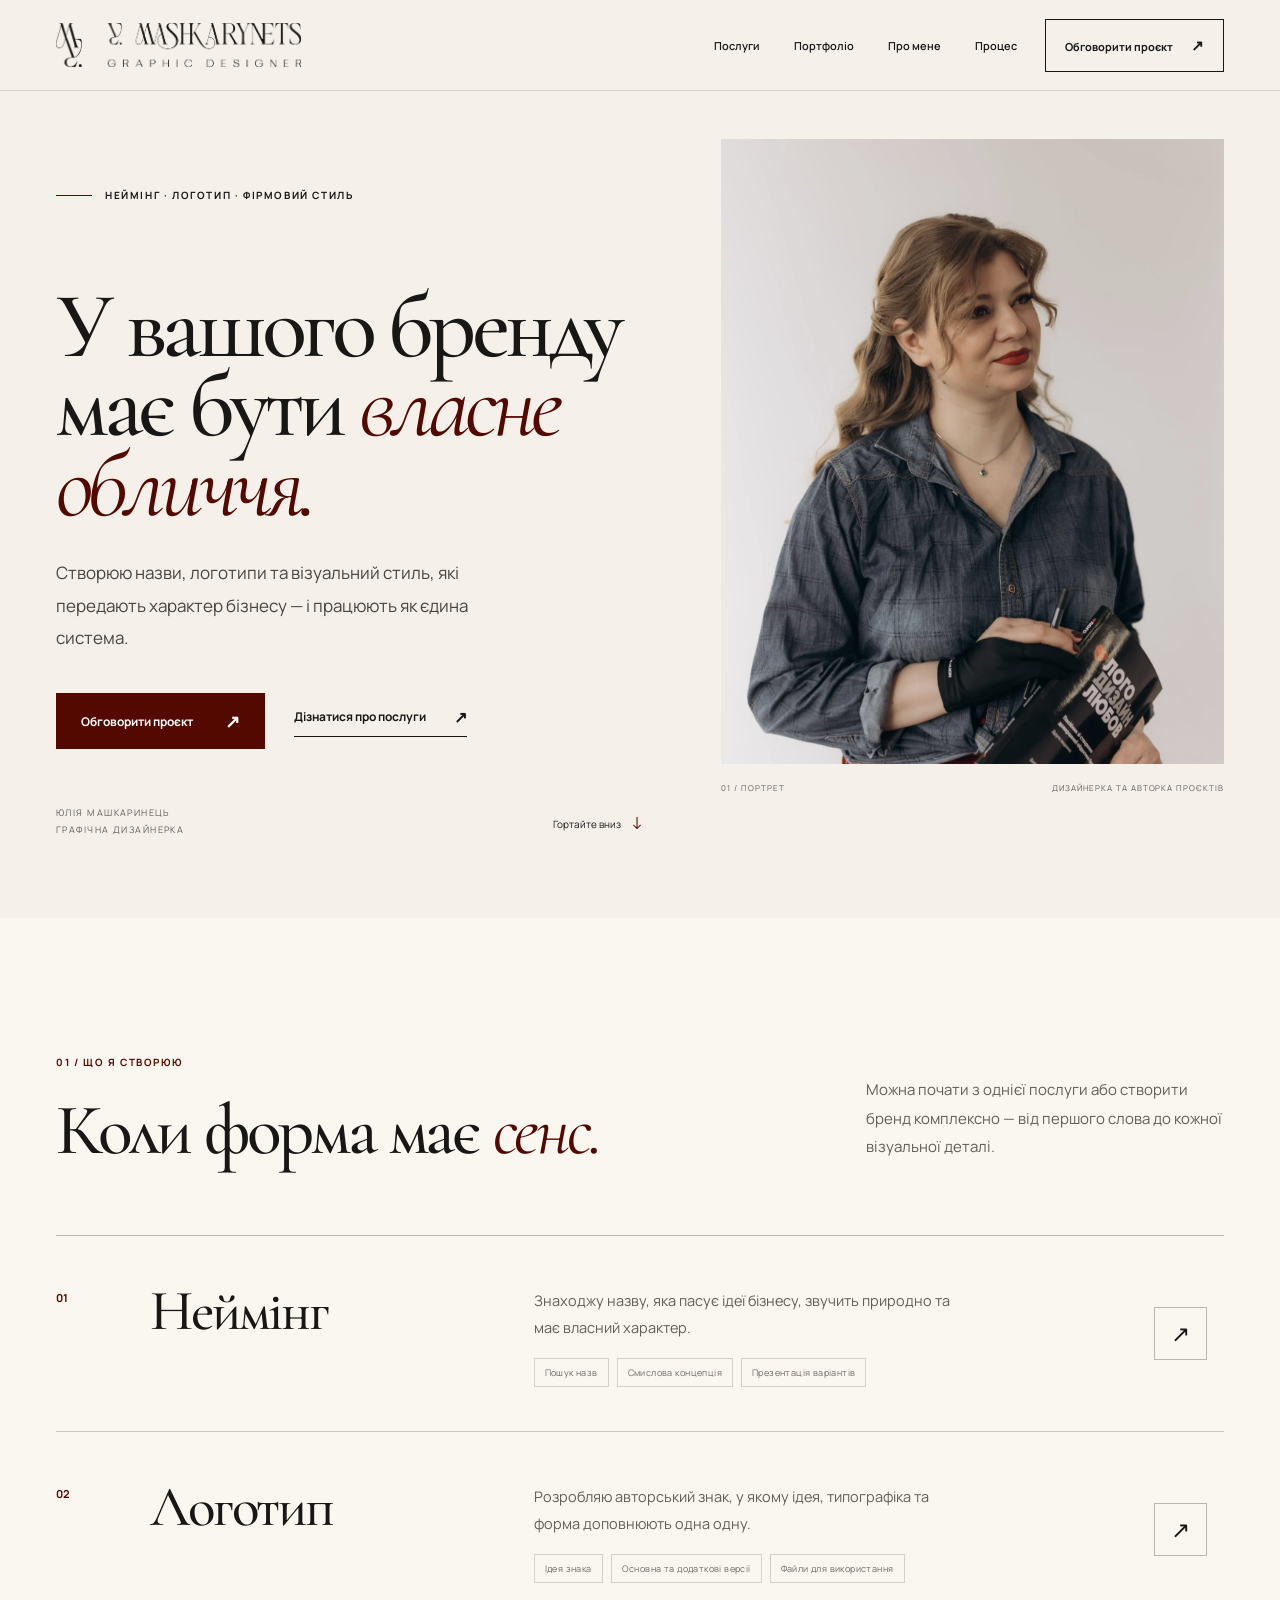
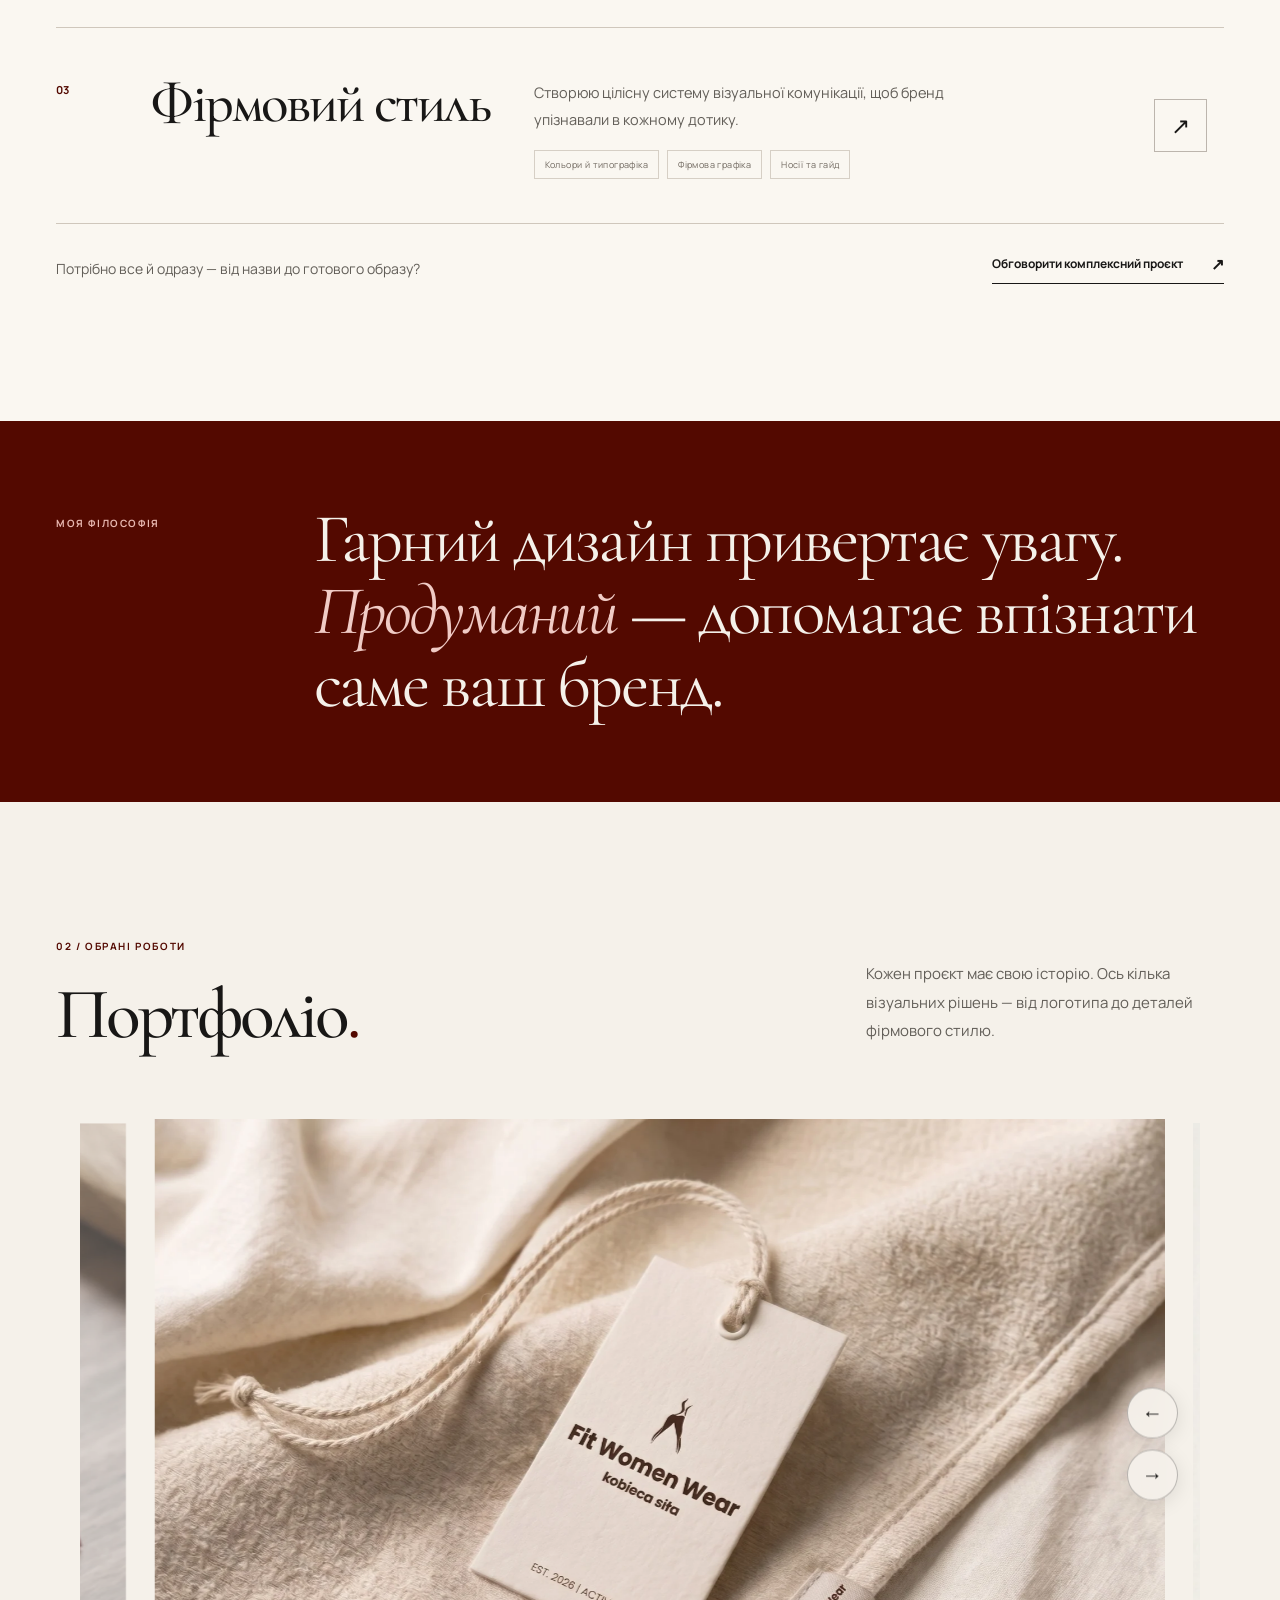
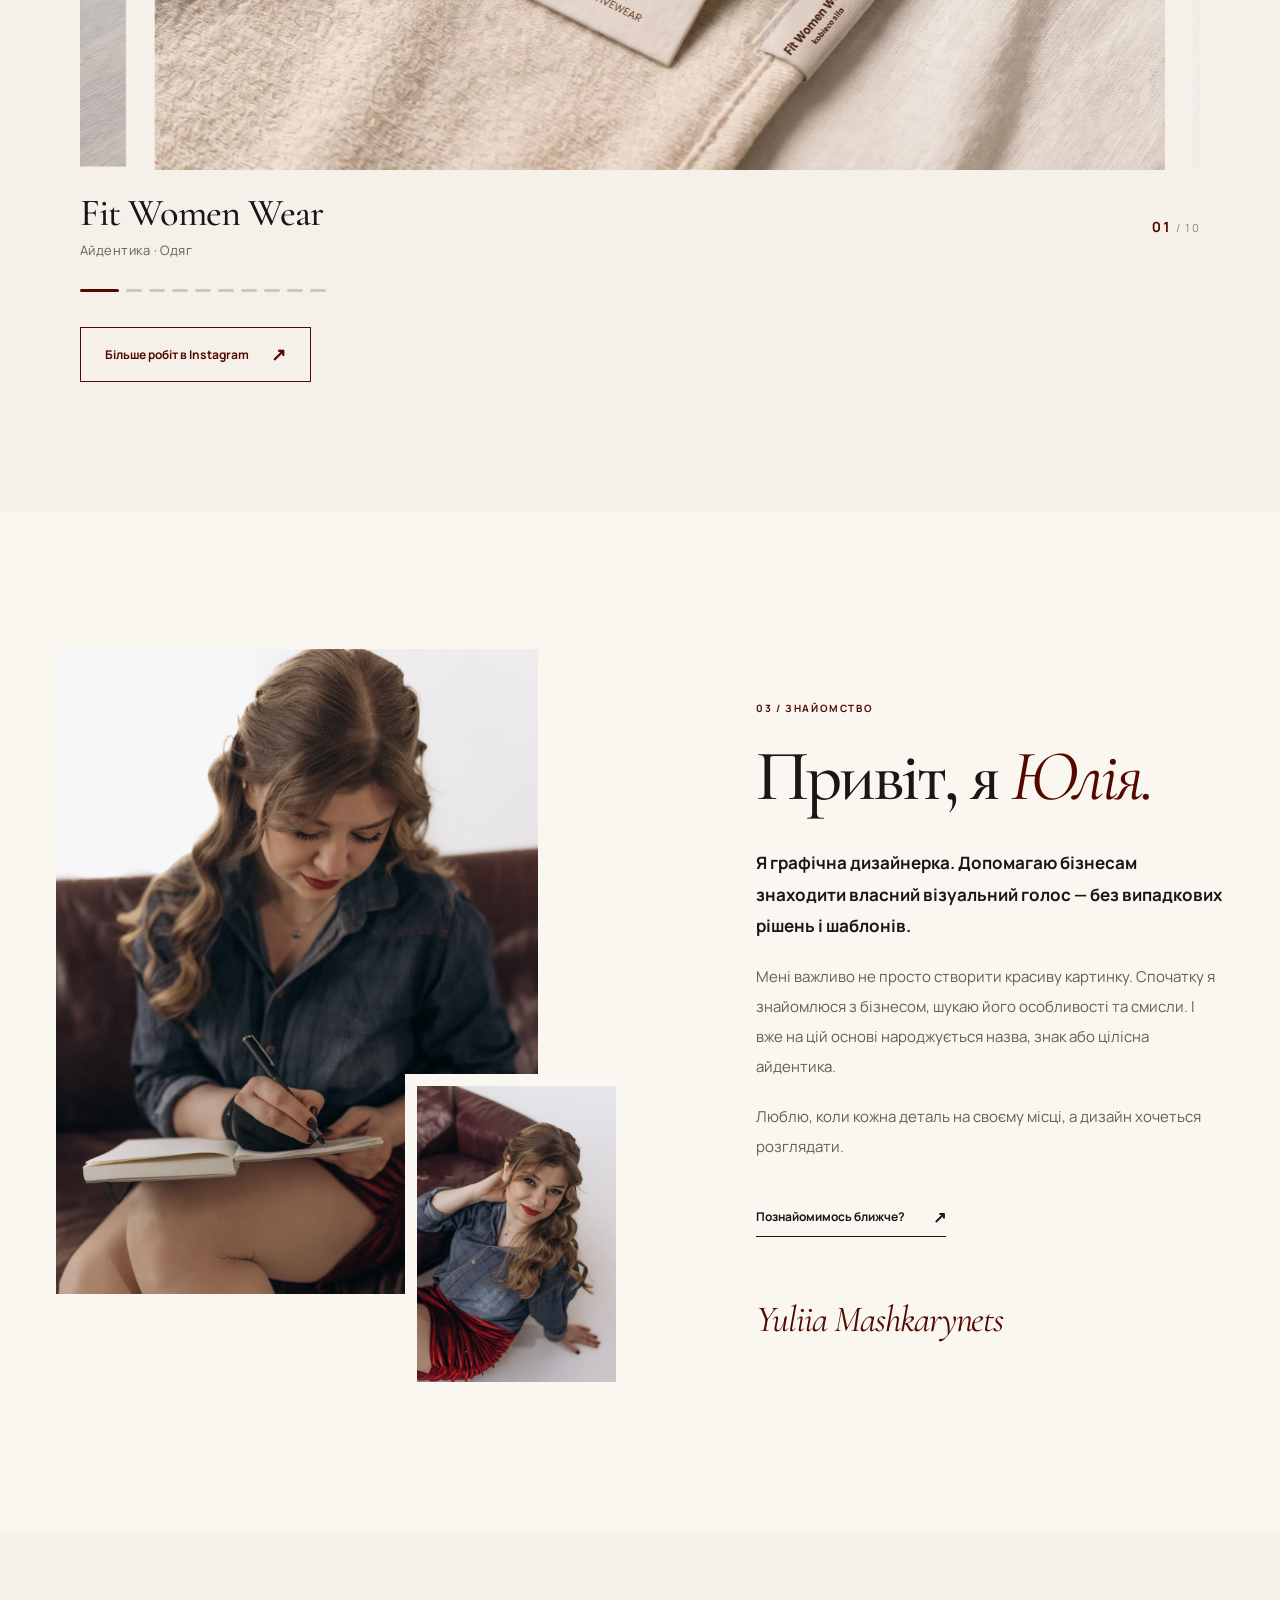
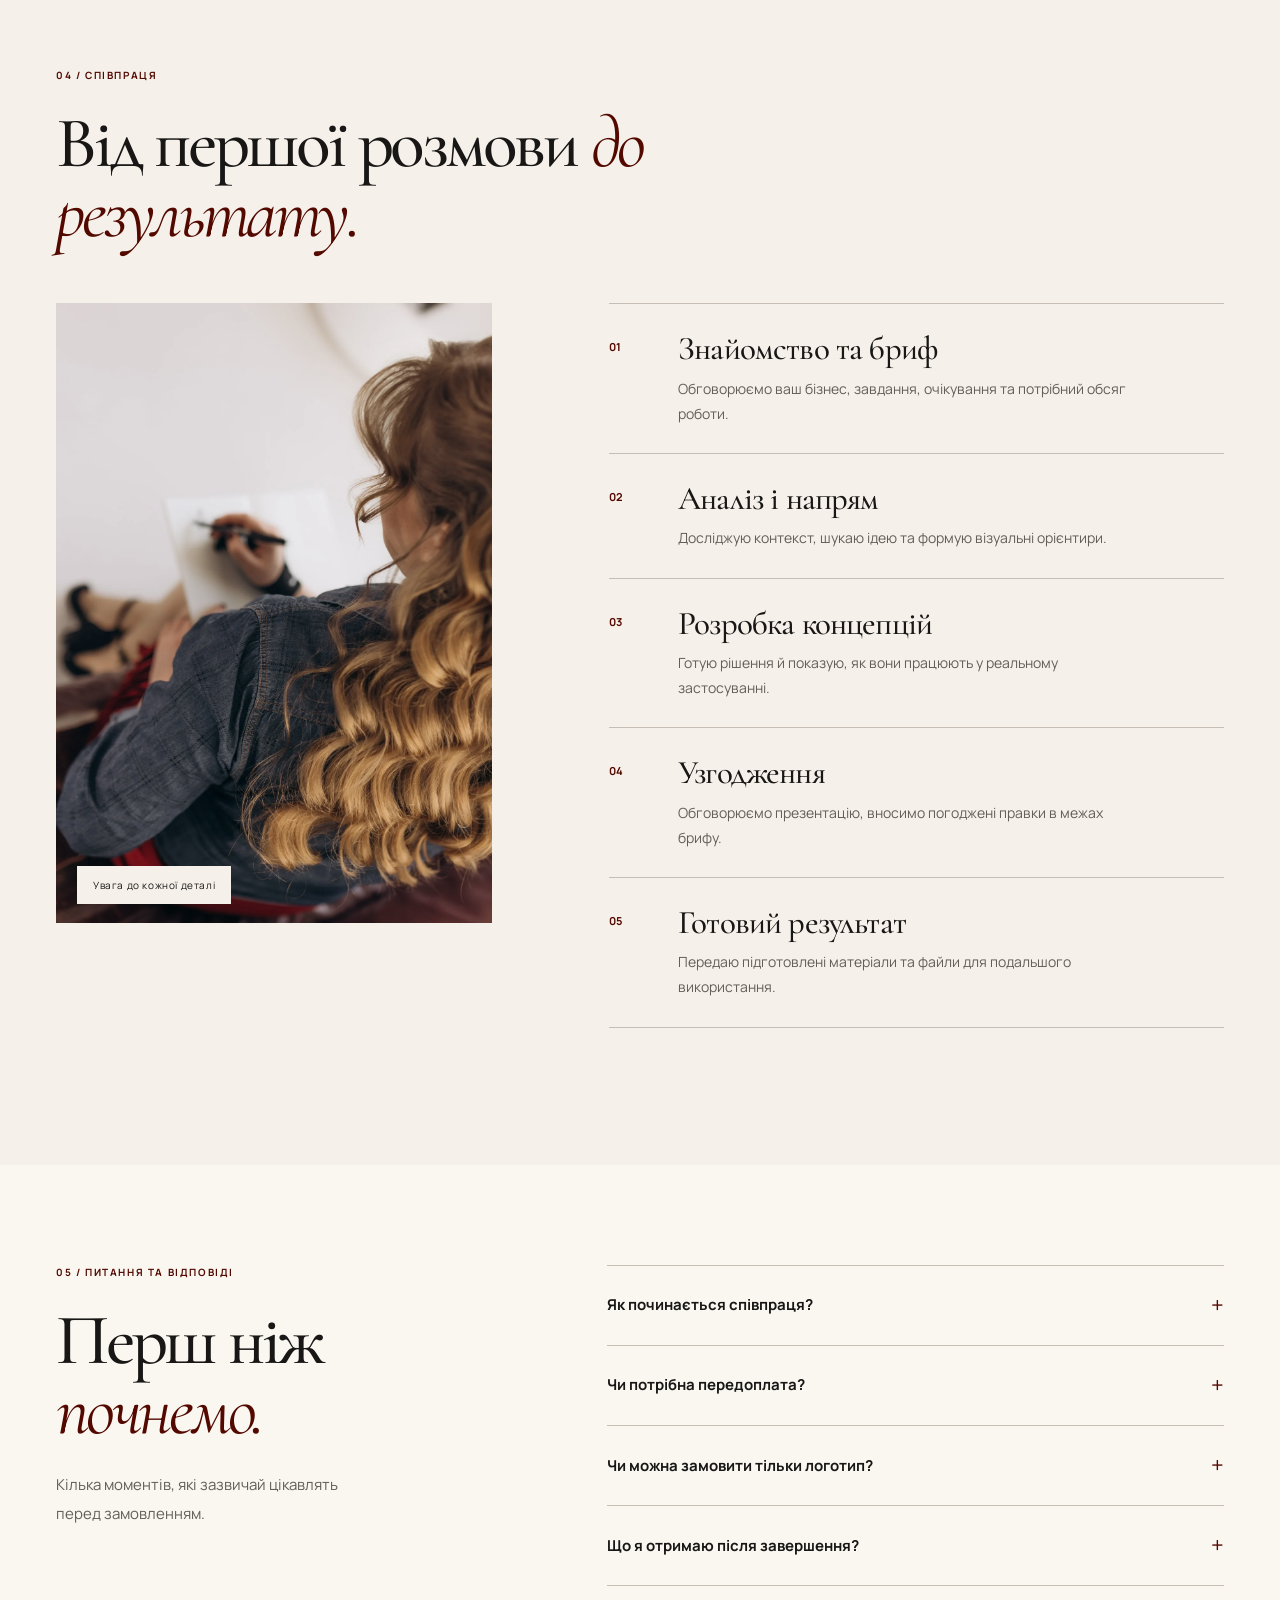
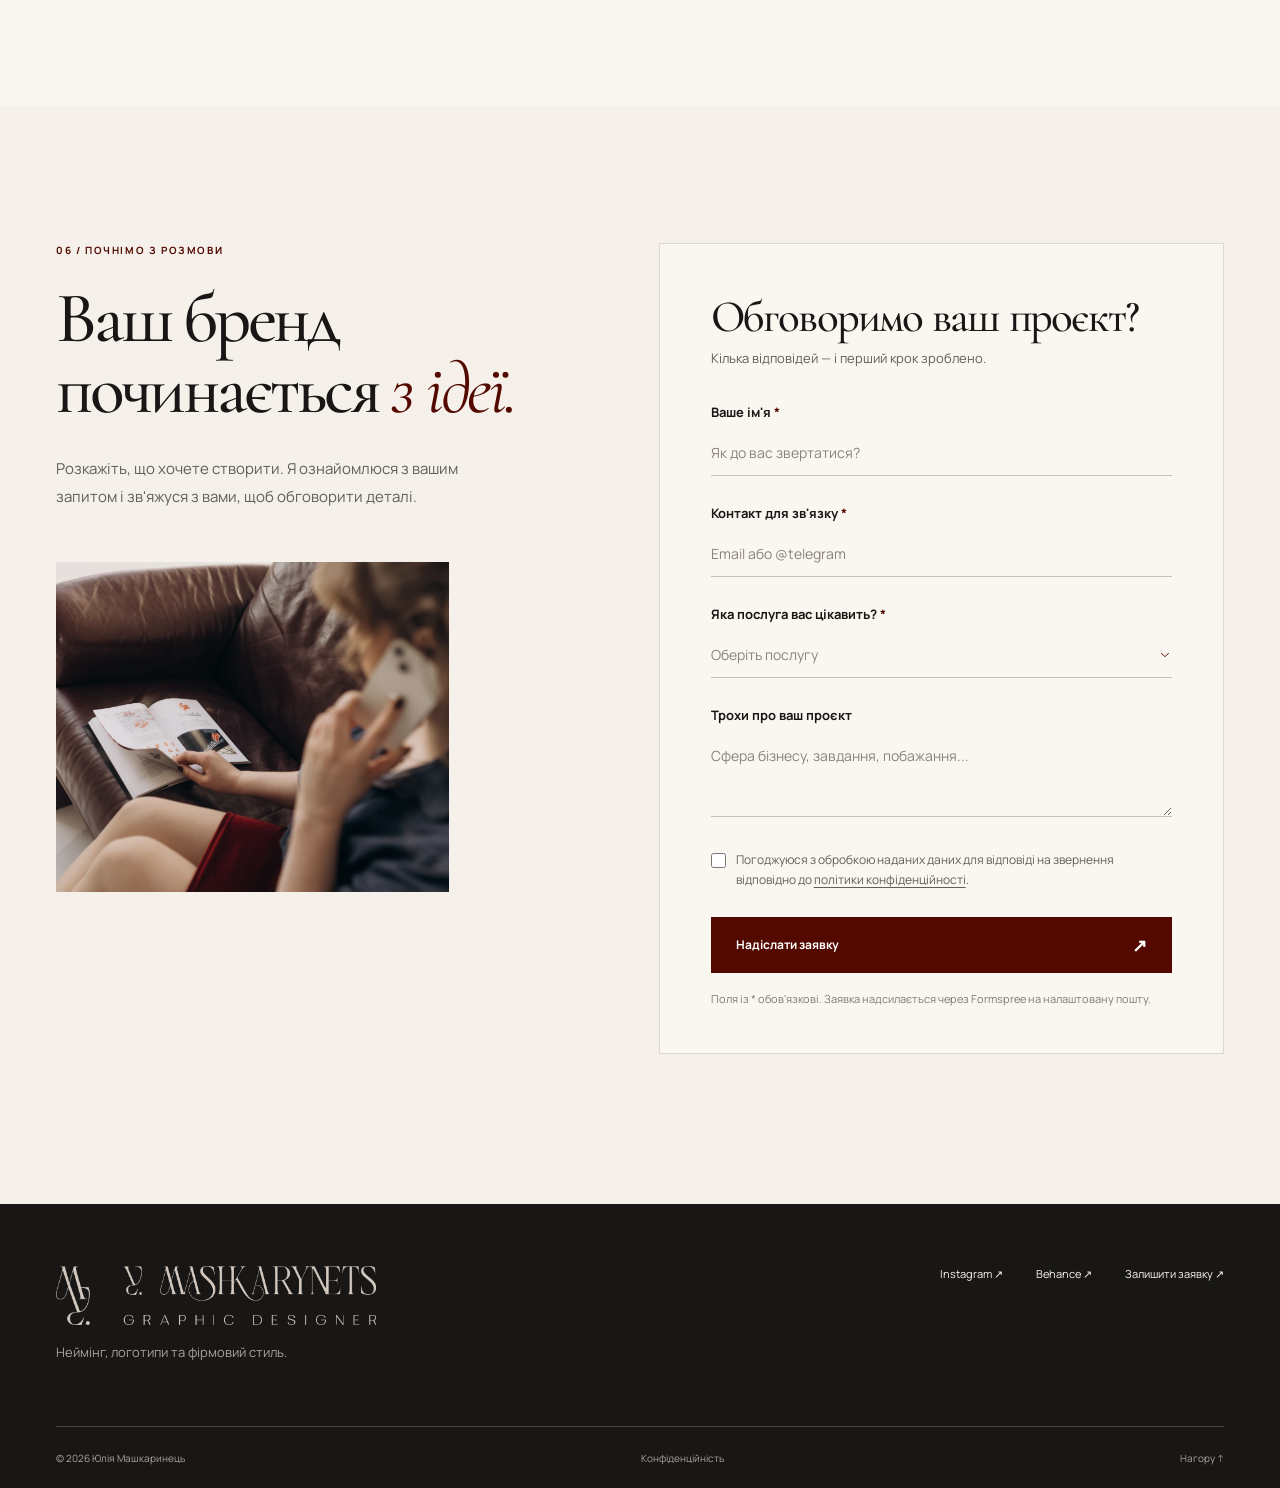
==== commit eb30719c: "Prepare updated Kucheravenko mockup with safe fallback" ====
--- a/index.html
+++ b/index.html
@@ -138,7 +138,7 @@
               <div class="portfolio-slide-media"><img src="assets/fit-women-wear.webp" width="1800" height="1344" alt="Бренд Fit Women Wear: бирка на фактурній тканині з логотипом" loading="lazy" decoding="async"></div>
             </figure>
             <figure class="portfolio-slide" role="group" aria-roledescription="слайд" aria-label="2 з 10: Кучерявенко та партнери" data-title="Кучерявенко та партнери" data-category="Логотип · Адвокатське об’єднання">
-              <div class="portfolio-slide-media"><img src="assets/monogram-stationery.webp" width="1800" height="1344" alt="Білий конверт із тисненим логотипом адвокатського об’єднання «Кучерявенко та партнери»" loading="lazy" decoding="async"></div>
+              <div class="portfolio-slide-media"><img src="assets/monogram-stationery-v8.webp" width="1600" height="1280" alt="Фірмовий знак адвокатського об’єднання «Кучерявенко та партнери» на преміальному носії" onerror="this.onerror=null;this.src='assets/monogram-stationery.webp'" loading="lazy" decoding="async"></div>
             </figure>
             <figure class="portfolio-slide" role="group" aria-roledescription="слайд" aria-label="3 з 10: VAYNÉA" data-title="VAYNÉA" data-category="Логотип · Одяг">
               <div class="portfolio-slide-media"><img src="assets/vaynea.webp" width="1800" height="1344" alt="Бузковий оксамитовий вішак із написом VAYNÉA" loading="lazy" decoding="async"></div>
--- a/styles.css
+++ b/styles.css
@@ -213,3 +213,33 @@
 .portfolio-slider-footer>.portfolio-counter{margin-right:0;align-self:center}
 @media(max-width:960px){.portfolio-slider{max-width:100%}.portfolio-slider-nav{right:13px;gap:9px}}
 @media(max-width:680px){.portfolio-slider-nav{right:9px;gap:9px}.portfolio-arrow{width:44px;height:44px;min-height:44px;font-size:21px}.portfolio-slider-footer>.portfolio-counter{margin-right:0}}
+
+/* Readability update: primary copy +2px; headings and decorative text unchanged. */
+.hero-lead{font-size:17px}
+.section-description{font-size:15px}
+.service-content p{font-size:14.5px}
+.service-bottom p{font-size:14px}
+.about-copy p:not(.section-label){font-size:15px}
+.about-copy p.about-intro{font-size:17px}
+.process-steps p{font-size:14px}
+.faq-title-wrap>p:last-child{font-size:15px}
+.faq-list summary{font-size:15px}
+.faq-list details p{font-size:14px}
+.contact-intro>p:not(.section-label){font-size:15px}
+.form-caption{font-size:13px}
+.field label{font-size:13px}
+.field input,.field select,.field textarea{font-size:14px}
+.consent{font-size:12px}
+.form-status{font-size:14px}
+.form-disclaimer{font-size:11px}
+.footer-top p{font-size:13px}
+.portfolio-slide-category{font-size:13px}
+@media(max-width:680px){
+ .hero-lead{font-size:15px}
+ .section-description{font-size:14px}
+ .service-content p{font-size:14px}
+ .about-copy p:not(.section-label){font-size:14px}
+ .about-copy p.about-intro{font-size:16px}
+ .contact-intro>p:not(.section-label){font-size:14px}
+ .portfolio-slide-category{font-size:12px}
+}
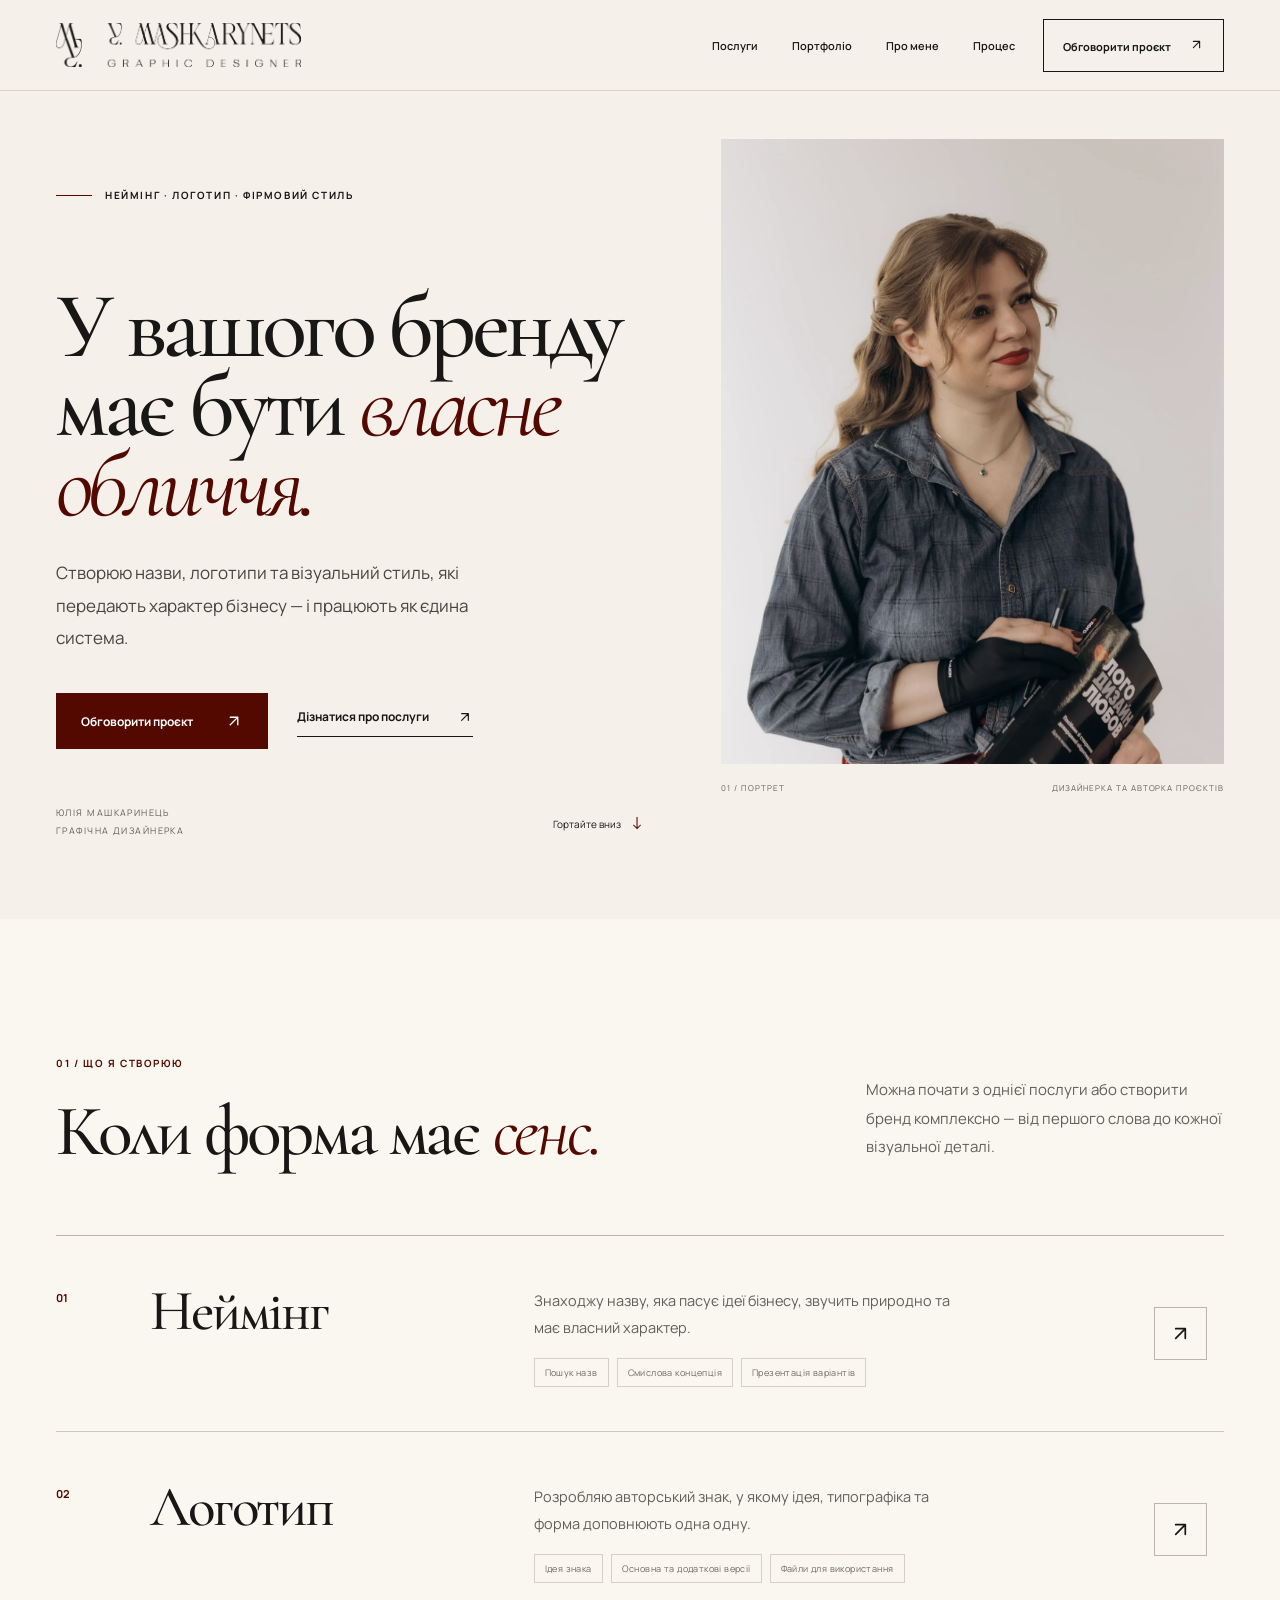
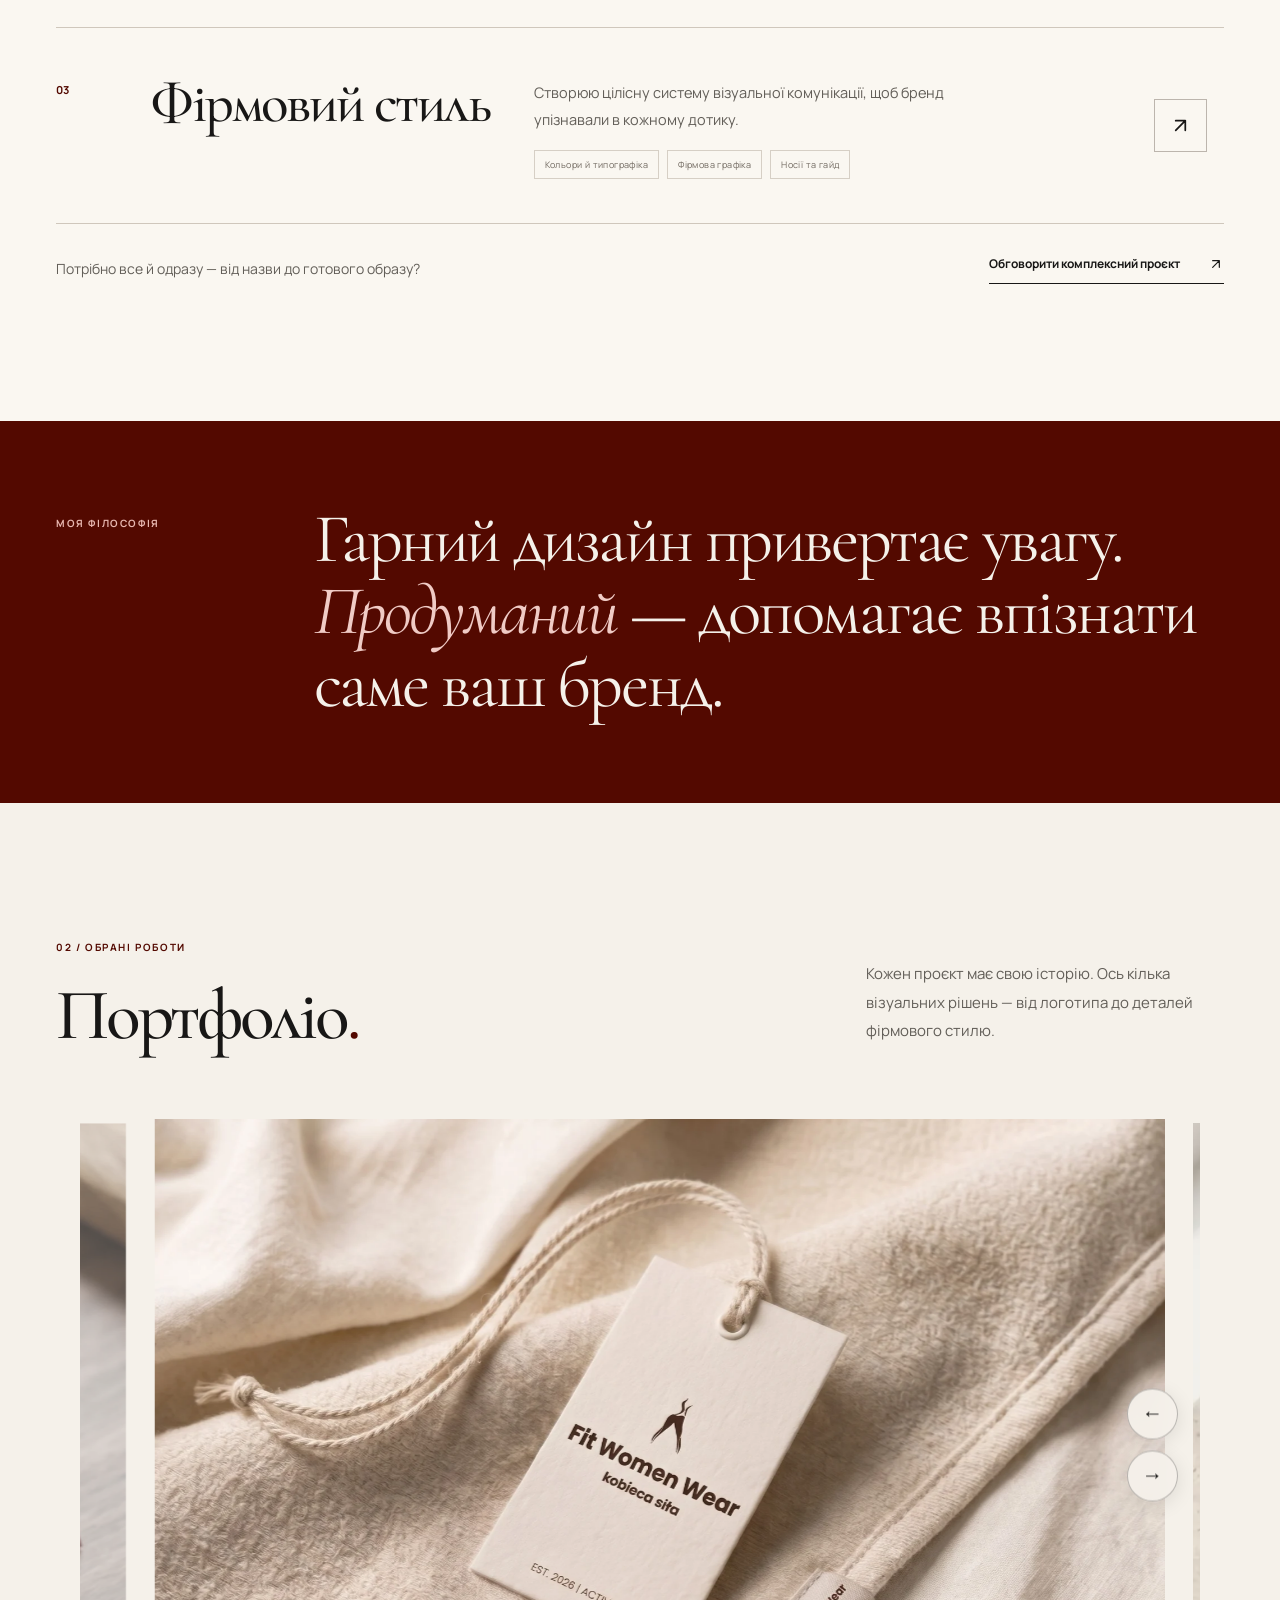
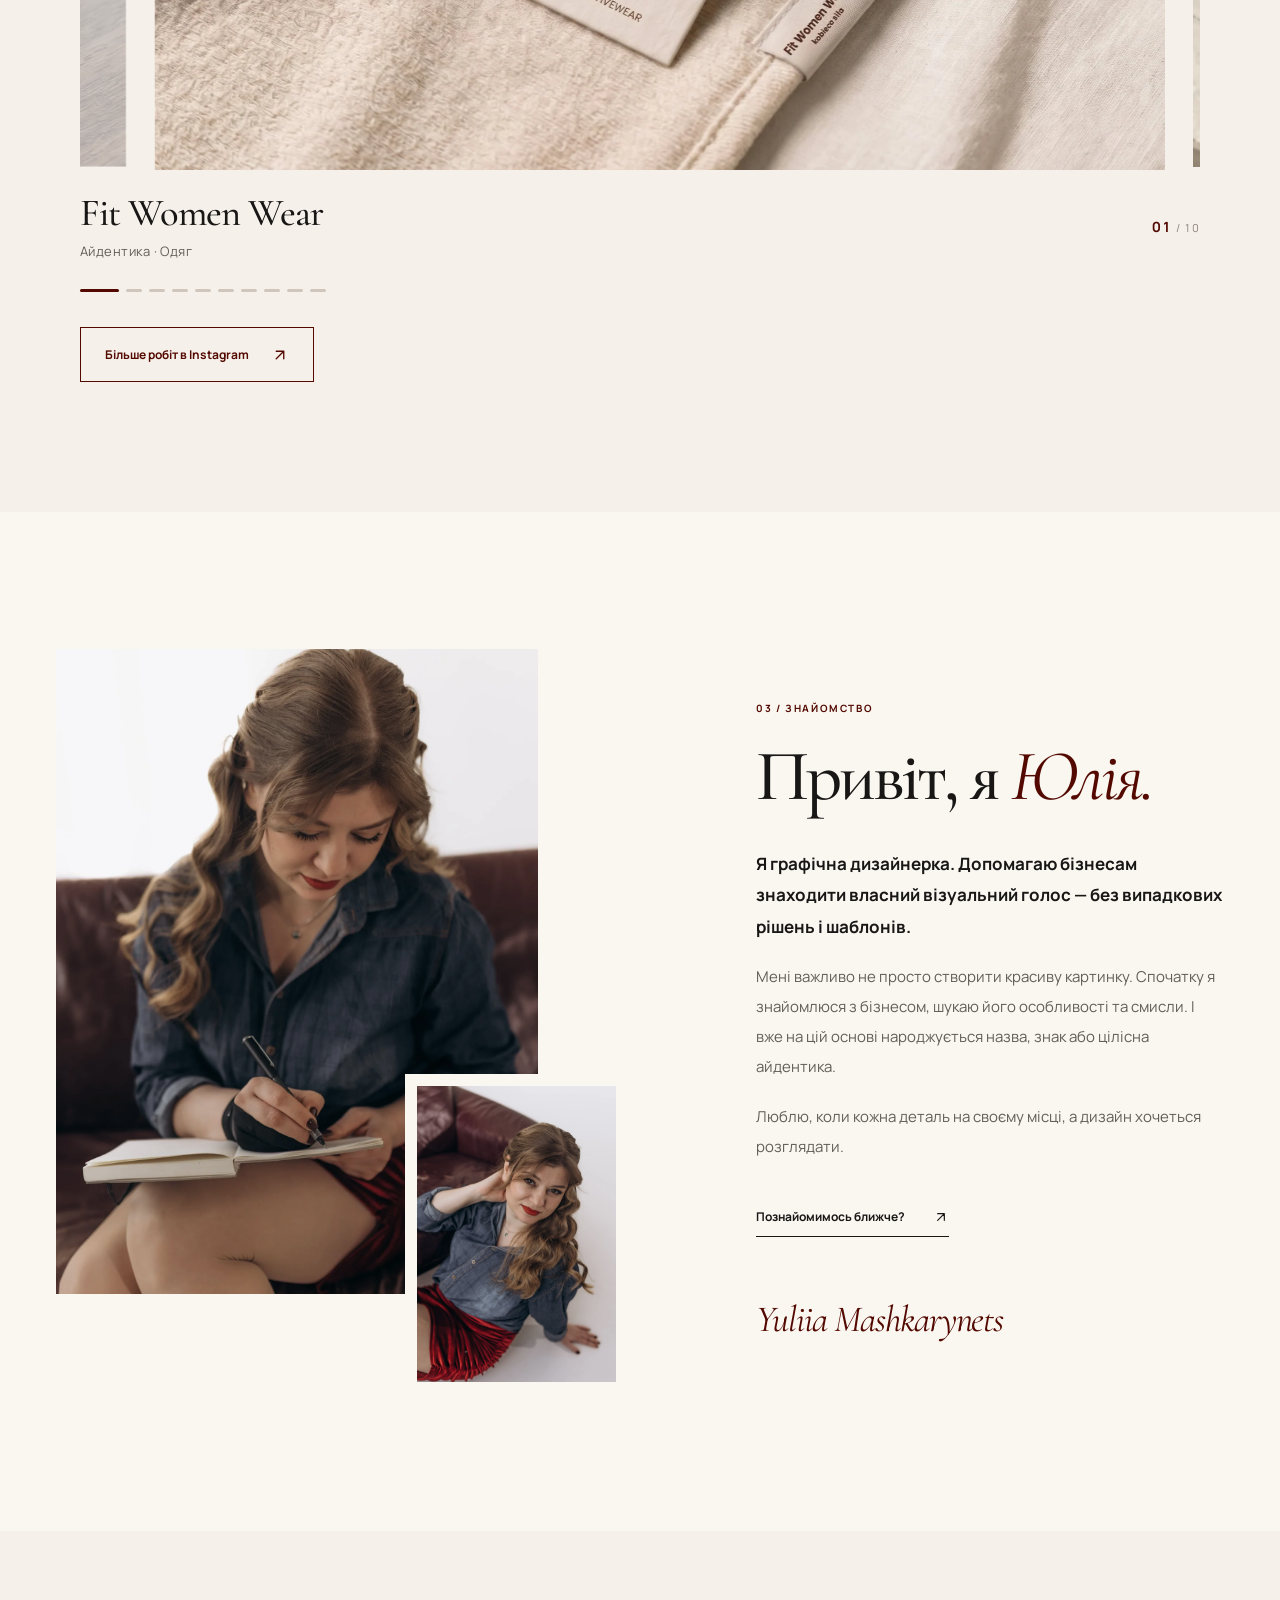
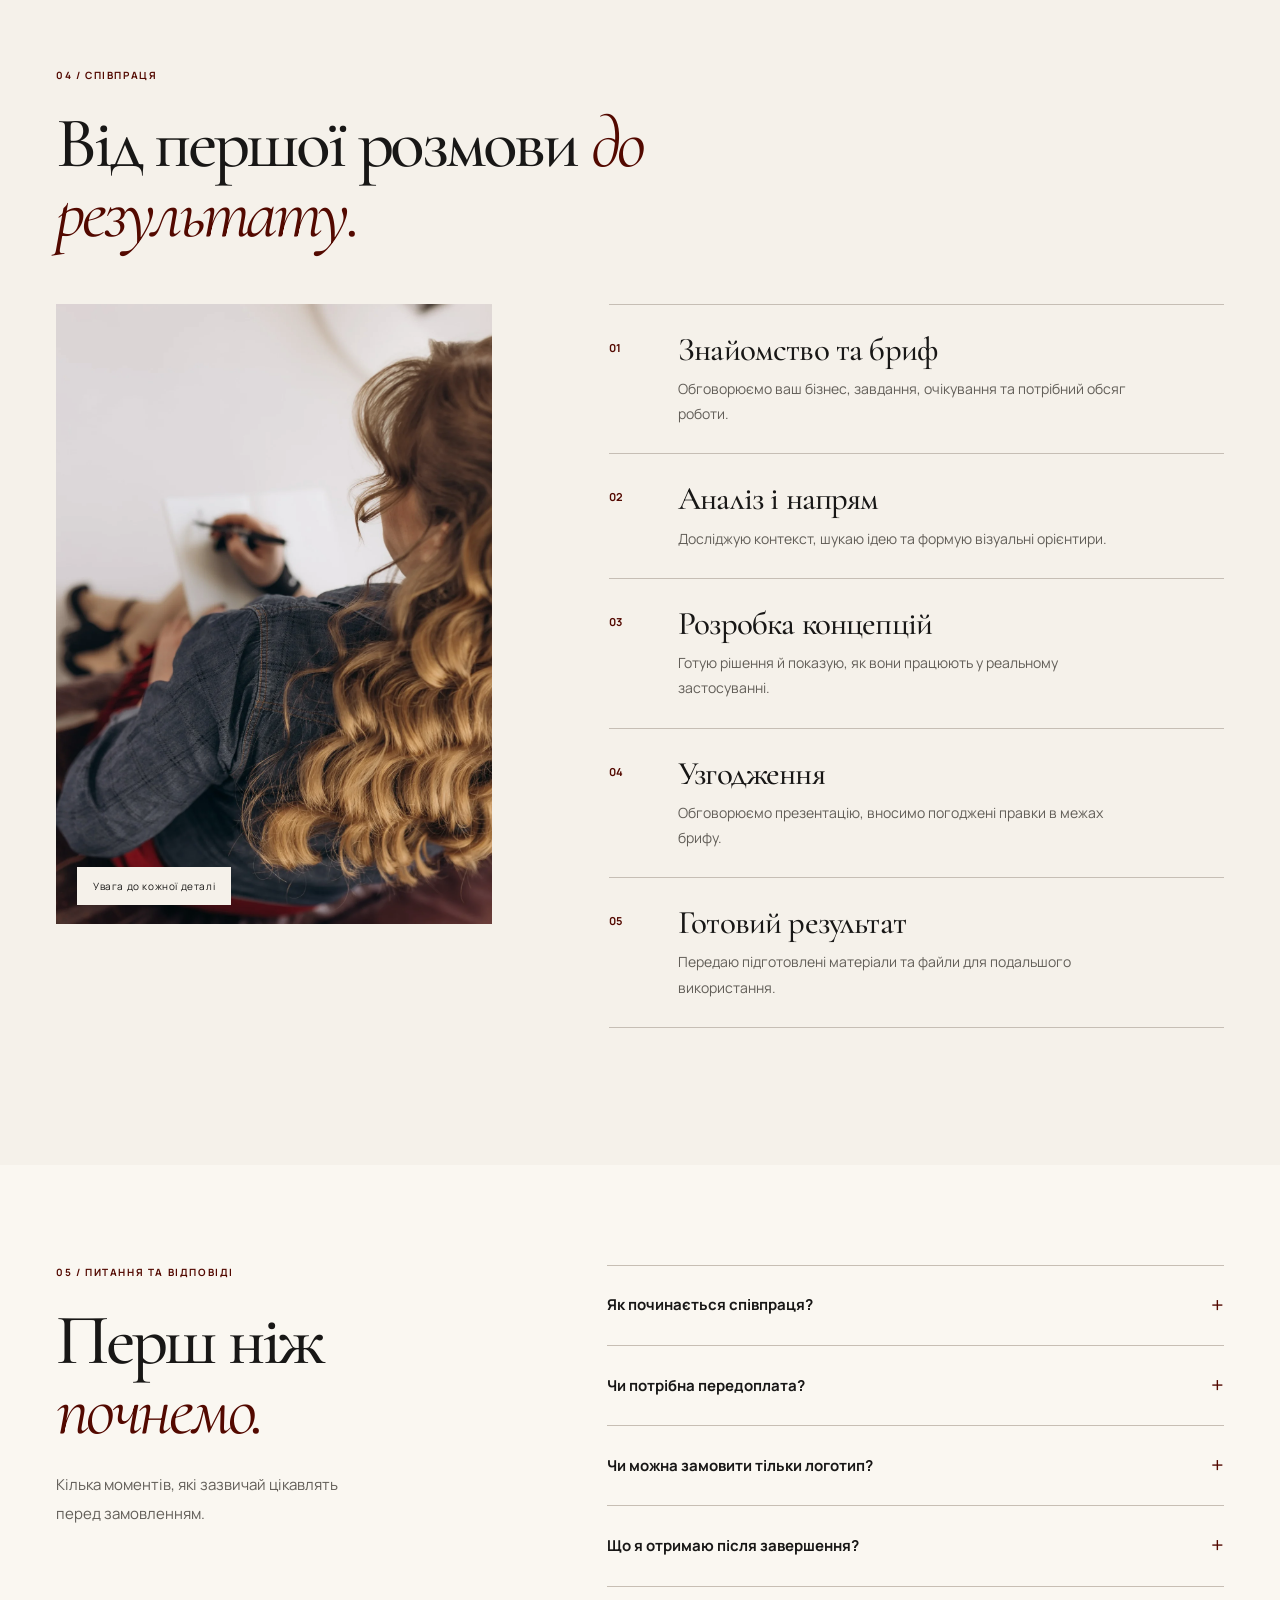
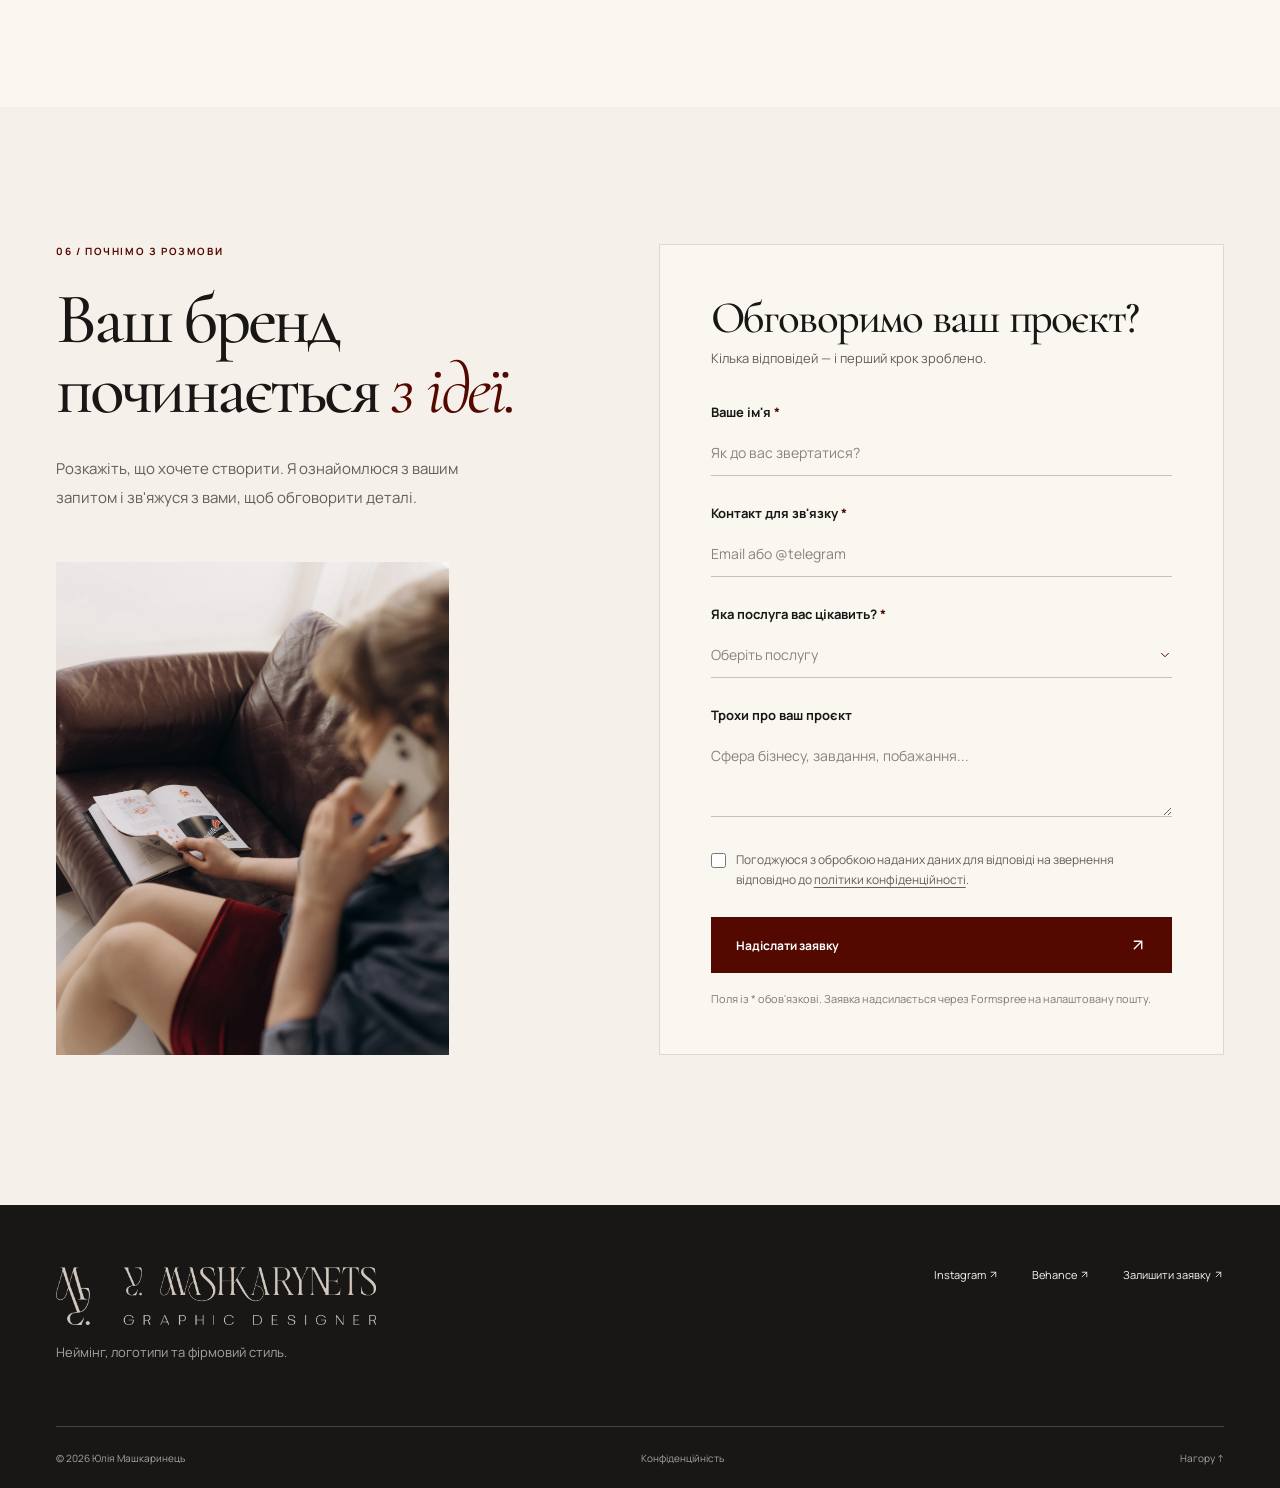
==== commit 3715bd07: "Replace iOS emoji arrows with consistent SVG icons" ====
--- a/index.html
+++ b/index.html
@@ -15,7 +15,7 @@
   <link rel="preconnect" href="https://fonts.googleapis.com">
   <link rel="preconnect" href="https://fonts.gstatic.com" crossorigin>
   <link href="https://fonts.googleapis.com/css2?family=Cormorant+Garamond:ital,wght@0,400;0,500;0,600;1,400;1,500&family=Manrope:wght@400;500;600;700&display=swap" rel="stylesheet">
-  <link rel="stylesheet" href="styles.css">
+  <link rel="stylesheet" href="styles.css?v=20261119-svg-arrows">
   <script defer src="script.js"></script>
 </head>
 <body>
@@ -31,7 +31,7 @@
         <a href="#about">Про мене</a>
         <a href="#process">Процес</a>
       </nav>
-      <a class="header-cta" href="#contact">Обговорити проєкт <span aria-hidden="true">↗</span></a>
+      <a class="header-cta" href="#contact">Обговорити проєкт <span aria-hidden="true"><svg class="icon-arrow-up-right" viewBox="0 0 24 24" aria-hidden="true" focusable="false"><path d="M7 7h10v10M7 17 17 7"/></svg></span></a>
       <button class="mobile-nav-toggle" type="button" aria-label="Відкрити меню" aria-controls="mobile-nav" aria-expanded="false">
         <span></span><span></span>
       </button>
@@ -41,8 +41,8 @@
       <a href="#portfolio">Портфоліо</a>
       <a href="#about">Про мене</a>
       <a href="#process">Процес</a>
-      <a href="#contact">Залишити заявку ↗</a>
-      <a href="https://www.instagram.com/ulchik_designer/" target="_blank" rel="noopener noreferrer">Instagram ↗</a>
+      <a href="#contact">Залишити заявку <svg class="icon-arrow-up-right" viewBox="0 0 24 24" aria-hidden="true" focusable="false"><path d="M7 7h10v10M7 17 17 7"/></svg></a>
+      <a href="https://www.instagram.com/ulchik_designer/" target="_blank" rel="noopener noreferrer">Instagram <svg class="icon-arrow-up-right" viewBox="0 0 24 24" aria-hidden="true" focusable="false"><path d="M7 7h10v10M7 17 17 7"/></svg></a>
     </nav>
   </header>
 
@@ -54,8 +54,8 @@
           <h1 id="hero-title">У вашого бренду має бути <em>власне обличчя.</em></h1>
           <p class="hero-lead">Створюю назви, логотипи та візуальний стиль, які передають характер бізнесу — і працюють як єдина система.</p>
           <div class="hero-actions">
-            <a class="button button-primary" href="#contact">Обговорити проєкт <span aria-hidden="true">↗</span></a>
-            <a class="text-link" href="#services">Дізнатися про послуги <span aria-hidden="true">↗</span></a>
+            <a class="button button-primary" href="#contact">Обговорити проєкт <span aria-hidden="true"><svg class="icon-arrow-up-right" viewBox="0 0 24 24" aria-hidden="true" focusable="false"><path d="M7 7h10v10M7 17 17 7"/></svg></span></a>
+            <a class="text-link" href="#services">Дізнатися про послуги <span aria-hidden="true"><svg class="icon-arrow-up-right" viewBox="0 0 24 24" aria-hidden="true" focusable="false"><path d="M7 7h10v10M7 17 17 7"/></svg></span></a>
           </div>
           <div class="hero-footnote">
             <span>Юлія Машкаринець<br>графічна дизайнерка</span>
@@ -86,7 +86,7 @@
               <p>Знаходжу назву, яка пасує ідеї бізнесу, звучить природно та має власний характер.</p>
               <div class="service-tags"><span>Пошук назв</span><span>Смислова концепція</span><span>Презентація варіантів</span></div>
             </div>
-            <a href="#contact" class="round-arrow service-choose" data-service="Неймінг" aria-label="Замовити неймінг">↗</a>
+            <a href="#contact" class="round-arrow service-choose" data-service="Неймінг" aria-label="Замовити неймінг"><svg class="icon-arrow-up-right" viewBox="0 0 24 24" aria-hidden="true" focusable="false"><path d="M7 7h10v10M7 17 17 7"/></svg></a>
           </article>
           <article class="service-row">
             <div class="service-no">02</div>
@@ -95,7 +95,7 @@
               <p>Розробляю авторський знак, у якому ідея, типографіка та форма доповнюють одна одну.</p>
               <div class="service-tags"><span>Ідея знака</span><span>Основна та додаткові версії</span><span>Файли для використання</span></div>
             </div>
-            <a href="#contact" class="round-arrow service-choose" data-service="Логотип" aria-label="Замовити логотип">↗</a>
+            <a href="#contact" class="round-arrow service-choose" data-service="Логотип" aria-label="Замовити логотип"><svg class="icon-arrow-up-right" viewBox="0 0 24 24" aria-hidden="true" focusable="false"><path d="M7 7h10v10M7 17 17 7"/></svg></a>
           </article>
           <article class="service-row">
             <div class="service-no">03</div>
@@ -104,12 +104,12 @@
               <p>Створюю цілісну систему візуальної комунікації, щоб бренд упізнавали в кожному дотику.</p>
               <div class="service-tags"><span>Кольори й типографіка</span><span>Фірмова графіка</span><span>Носії та гайд</span></div>
             </div>
-            <a href="#contact" class="round-arrow service-choose" data-service="Фірмовий стиль" aria-label="Замовити фірмовий стиль">↗</a>
+            <a href="#contact" class="round-arrow service-choose" data-service="Фірмовий стиль" aria-label="Замовити фірмовий стиль"><svg class="icon-arrow-up-right" viewBox="0 0 24 24" aria-hidden="true" focusable="false"><path d="M7 7h10v10M7 17 17 7"/></svg></a>
           </article>
         </div>
         <div class="service-bottom">
           <p>Потрібно все й одразу — від назви до готового образу?</p>
-          <a href="#contact" class="text-link service-choose" data-service="Комплекс: неймінг + логотип + фірмовий стиль">Обговорити комплексний проєкт <span aria-hidden="true">↗</span></a>
+          <a href="#contact" class="text-link service-choose" data-service="Комплекс: неймінг + логотип + фірмовий стиль">Обговорити комплексний проєкт <span aria-hidden="true"><svg class="icon-arrow-up-right" viewBox="0 0 24 24" aria-hidden="true" focusable="false"><path d="M7 7h10v10M7 17 17 7"/></svg></span></a>
         </div>
       </div>
     </section>
@@ -191,7 +191,7 @@
             <button class="portfolio-dot" type="button" data-slide-to="9" aria-label="Перейти до роботи 10 з 10" aria-current="false"></button>
           </div>
           <div class="portfolio-social">
-            <a class="button button-instagram" href="https://www.instagram.com/ulchik_designer/" target="_blank" rel="noopener noreferrer" aria-label="Переглянути більше робіт в Instagram (відкриється в новій вкладці)">Більше робіт в Instagram <span aria-hidden="true">↗</span></a>
+            <a class="button button-instagram" href="https://www.instagram.com/ulchik_designer/" target="_blank" rel="noopener noreferrer" aria-label="Переглянути більше робіт в Instagram (відкриється в новій вкладці)">Більше робіт в Instagram <span aria-hidden="true"><svg class="icon-arrow-up-right" viewBox="0 0 24 24" aria-hidden="true" focusable="false"><path d="M7 7h10v10M7 17 17 7"/></svg></span></a>
           </div>
         </div>
       </div>
@@ -213,7 +213,7 @@
           <p class="about-intro">Я графічна дизайнерка. Допомагаю бізнесам знаходити власний візуальний голос — без випадкових рішень і шаблонів.</p>
           <p>Мені важливо не просто створити красиву картинку. Спочатку я знайомлюся з бізнесом, шукаю його особливості та смисли. І вже на цій основі народжується назва, знак або цілісна айдентика.</p>
           <p>Люблю, коли кожна деталь на своєму місці, а дизайн хочеться розглядати.</p>
-          <a class="text-link" href="#contact">Познайомимось ближче? <span aria-hidden="true">↗</span></a>
+          <a class="text-link" href="#contact">Познайомимось ближче? <span aria-hidden="true"><svg class="icon-arrow-up-right" viewBox="0 0 24 24" aria-hidden="true" focusable="false"><path d="M7 7h10v10M7 17 17 7"/></svg></span></a>
           <span class="about-signature">Yuliia Mashkarynets</span>
         </div>
       </div>
@@ -287,7 +287,7 @@
             </div>
             <div class="field"><label for="client-message">Трохи про ваш проєкт</label><textarea id="client-message" name="message" rows="3" maxlength="3000" placeholder="Сфера бізнесу, завдання, побажання..."></textarea></div>
             <label class="consent"><input type="checkbox" required name="privacy_consent" value="Так"><span>Погоджуюся з обробкою наданих даних для відповіді на звернення відповідно до <a href="privacy.html" target="_blank" rel="noopener">політики конфіденційності</a>.</span></label>
-            <button class="button button-primary button-submit" type="submit"><span class="submit-label">Надіслати заявку</span><span aria-hidden="true">↗</span></button>
+            <button class="button button-primary button-submit" type="submit"><span class="submit-label">Надіслати заявку</span><span aria-hidden="true"><svg class="icon-arrow-up-right" viewBox="0 0 24 24" aria-hidden="true" focusable="false"><path d="M7 7h10v10M7 17 17 7"/></svg></span></button>
             <p class="form-status" id="form-status" role="status" aria-live="polite"></p>
             <p class="form-disclaimer">Поля із * обов'язкові. Заявка надсилається через Formspree на налаштовану пошту.</p>
           </form>
@@ -299,7 +299,7 @@
   <footer class="site-footer">
     <div class="container footer-top">
       <div><a class="footer-brand" href="#top" aria-label="Юлія Машкаринець — на початок сторінки"><img class="footer-logo" src="assets/logo-full-original.png" alt="" width="320" height="59" loading="lazy"></a><p>Неймінг, логотипи та фірмовий стиль.</p></div>
-      <div class="footer-links"><a href="https://www.instagram.com/ulchik_designer/" target="_blank" rel="noopener noreferrer">Instagram ↗</a><a href="https://www.behance.net/a6cc26bb" target="_blank" rel="noopener noreferrer">Behance ↗</a><a href="#contact">Залишити заявку ↗</a></div>
+      <div class="footer-links"><a href="https://www.instagram.com/ulchik_designer/" target="_blank" rel="noopener noreferrer">Instagram <svg class="icon-arrow-up-right" viewBox="0 0 24 24" aria-hidden="true" focusable="false"><path d="M7 7h10v10M7 17 17 7"/></svg></a><a href="https://www.behance.net/a6cc26bb" target="_blank" rel="noopener noreferrer">Behance <svg class="icon-arrow-up-right" viewBox="0 0 24 24" aria-hidden="true" focusable="false"><path d="M7 7h10v10M7 17 17 7"/></svg></a><a href="#contact">Залишити заявку <svg class="icon-arrow-up-right" viewBox="0 0 24 24" aria-hidden="true" focusable="false"><path d="M7 7h10v10M7 17 17 7"/></svg></a></div>
     </div>
     <div class="container footer-bottom"><span>© <span id="copyright-year">2026</span> Юлія Машкаринець</span><a href="privacy.html">Конфіденційність</a><a href="#top">Нагору ↑</a></div>
   </footer>
--- a/styles.css
+++ b/styles.css
@@ -118,10 +118,11 @@
 .faq-list details[open] .faq-symbol{transform:rotate(45deg)}
 .faq-list details p{font-size:12px;line-height:1.9;color:var(--muted);max-width:560px;margin:15px 35px 0 0}
 .contact{background:var(--milk);padding-bottom:150px}
-.contact-grid{display:grid;grid-template-columns:.9fr 1.1fr;gap:12%;align-items:start}
+.contact-grid{display:grid;grid-template-columns:.9fr 1.1fr;gap:12%;align-items:stretch}
+.contact-intro{display:flex;flex-direction:column}
 .contact-intro h2{max-width:520px;margin:0 0 30px}
 .contact-intro>p:not(.section-label){max-width:430px;color:var(--muted);line-height:1.9;font-size:13px;margin:0}
-.contact-photo{margin:50px 0 0;width:85%;height:330px;overflow:hidden}
+.contact-photo{margin:50px 0 0;width:85%;height:330px;flex-grow:1;overflow:hidden}
 .contact-photo img{width:100%;height:100%;object-fit:cover;object-position:center 53%;filter:saturate(.84)}
 .form-card{background:var(--light);padding:48px 51px 45px;border:1px solid #e0d8cd}
 .form-card h3{font-family:var(--serif);font-size:45px;font-weight:500;letter-spacing:-.04em;line-height:1.1;margin:0 0 7px}
@@ -243,3 +244,7 @@
  .contact-intro>p:not(.section-label){font-size:14px}
  .portfolio-slide-category{font-size:12px}
 }
+
+/* Vector arrows instead of iOS emoji-style arrow glyphs. */
+.icon-arrow-up-right{display:inline-block;width:1em;height:1em;vertical-align:-.125em;flex-shrink:0;stroke:currentColor;stroke-width:1.8;fill:none;stroke-linecap:round;stroke-linejoin:round}
+.round-arrow .icon-arrow-up-right{width:1em;height:1em}
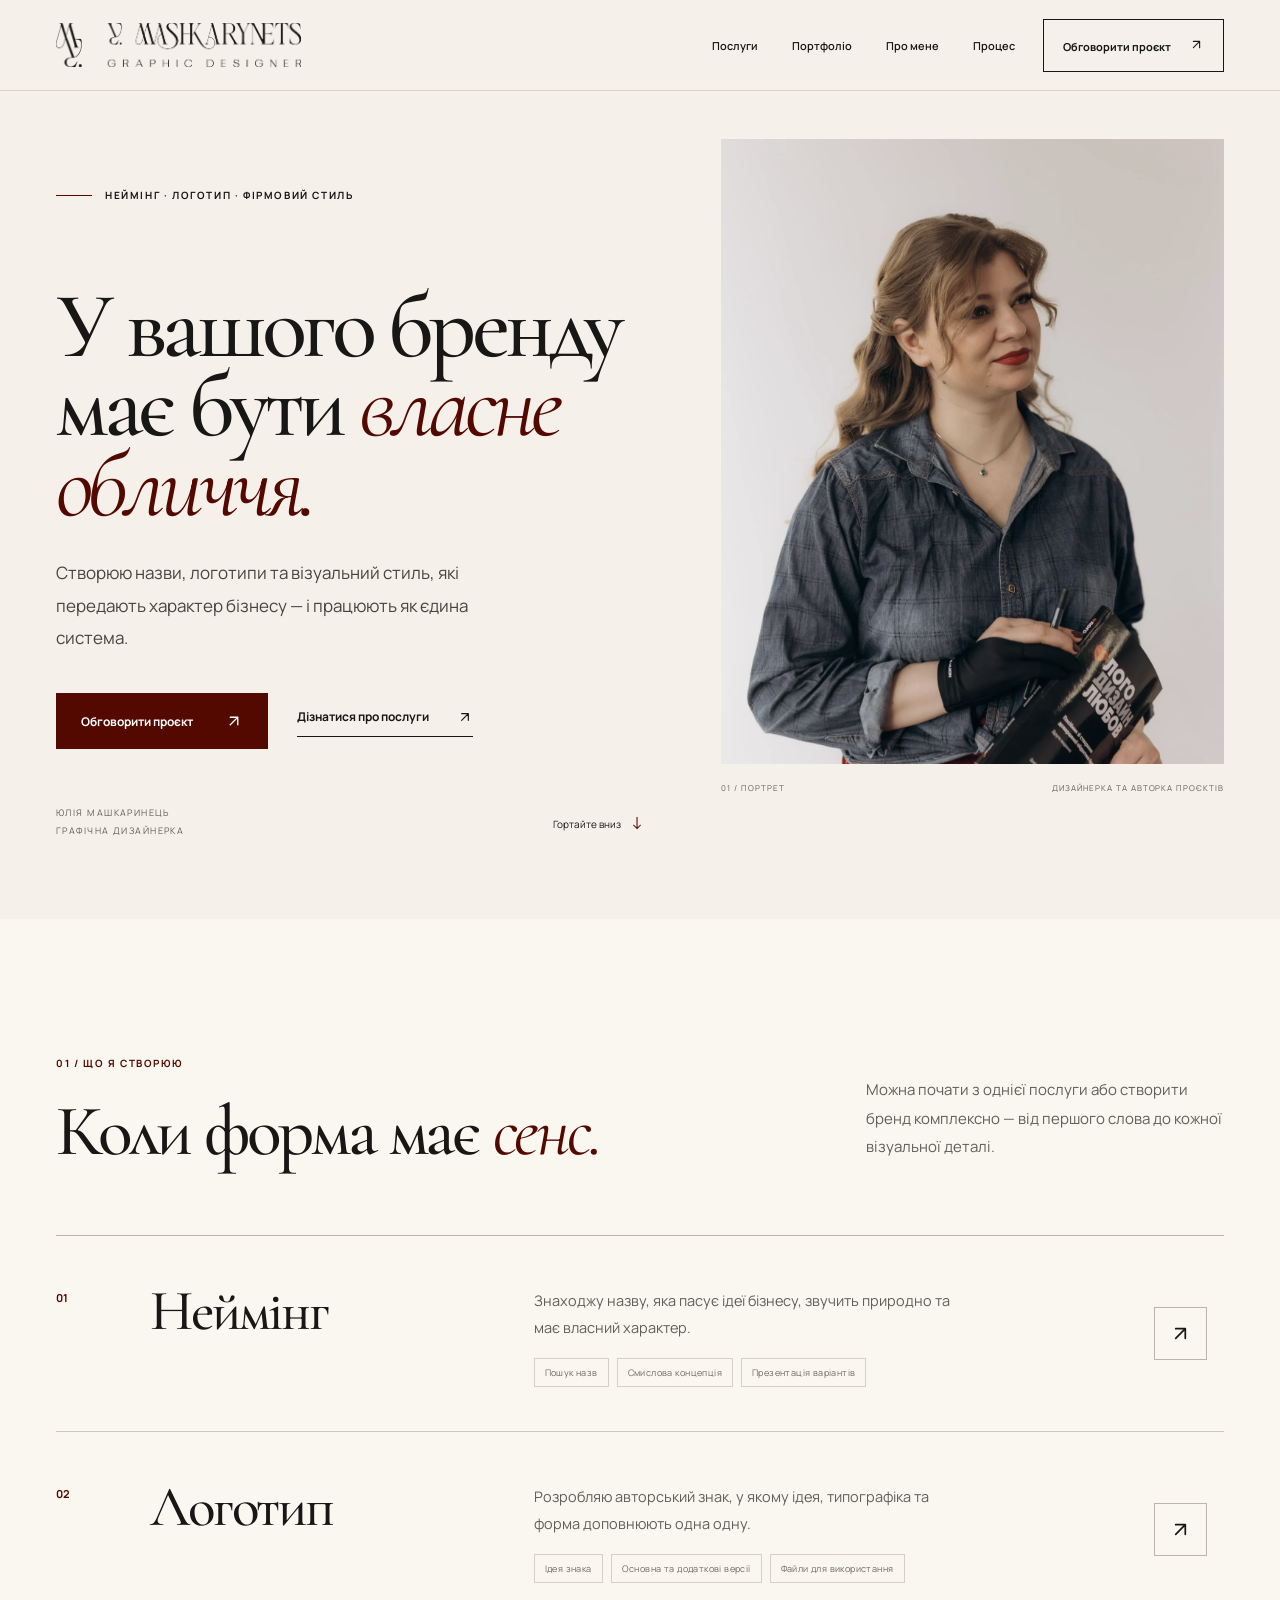
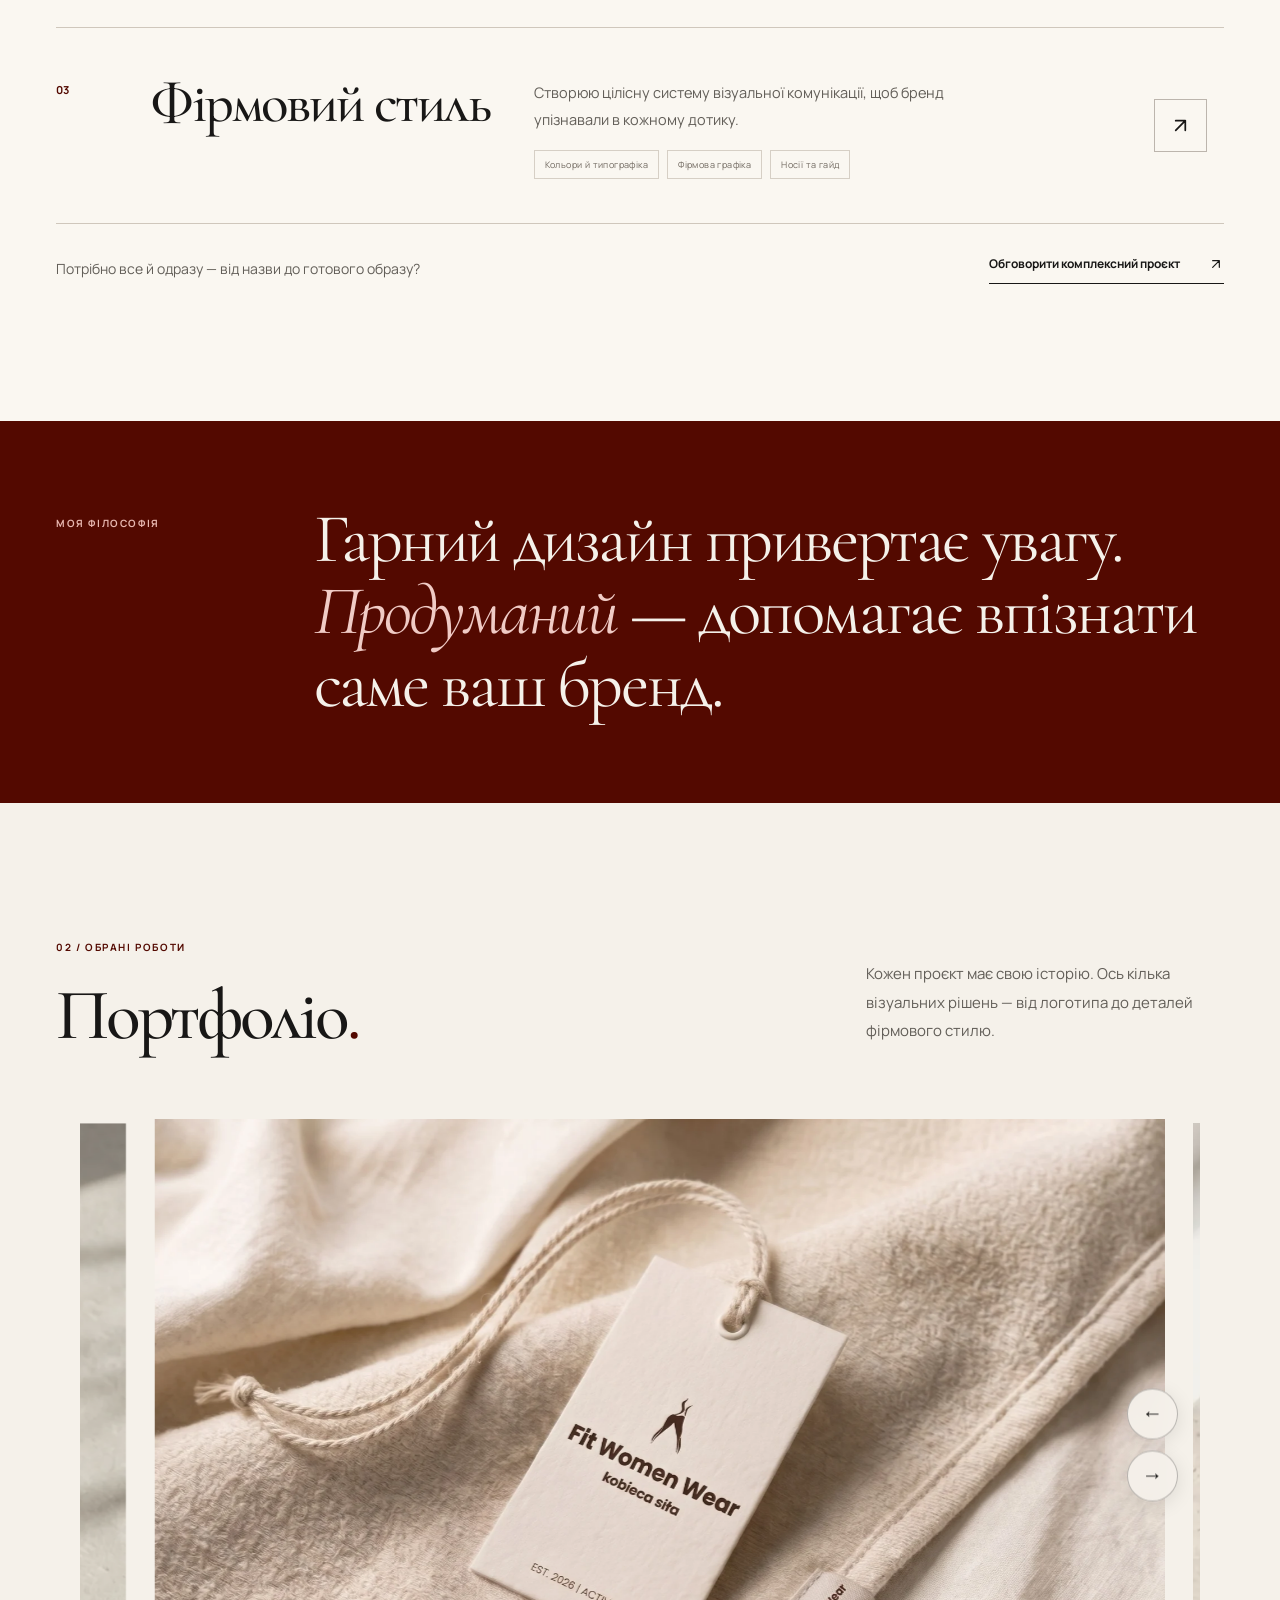
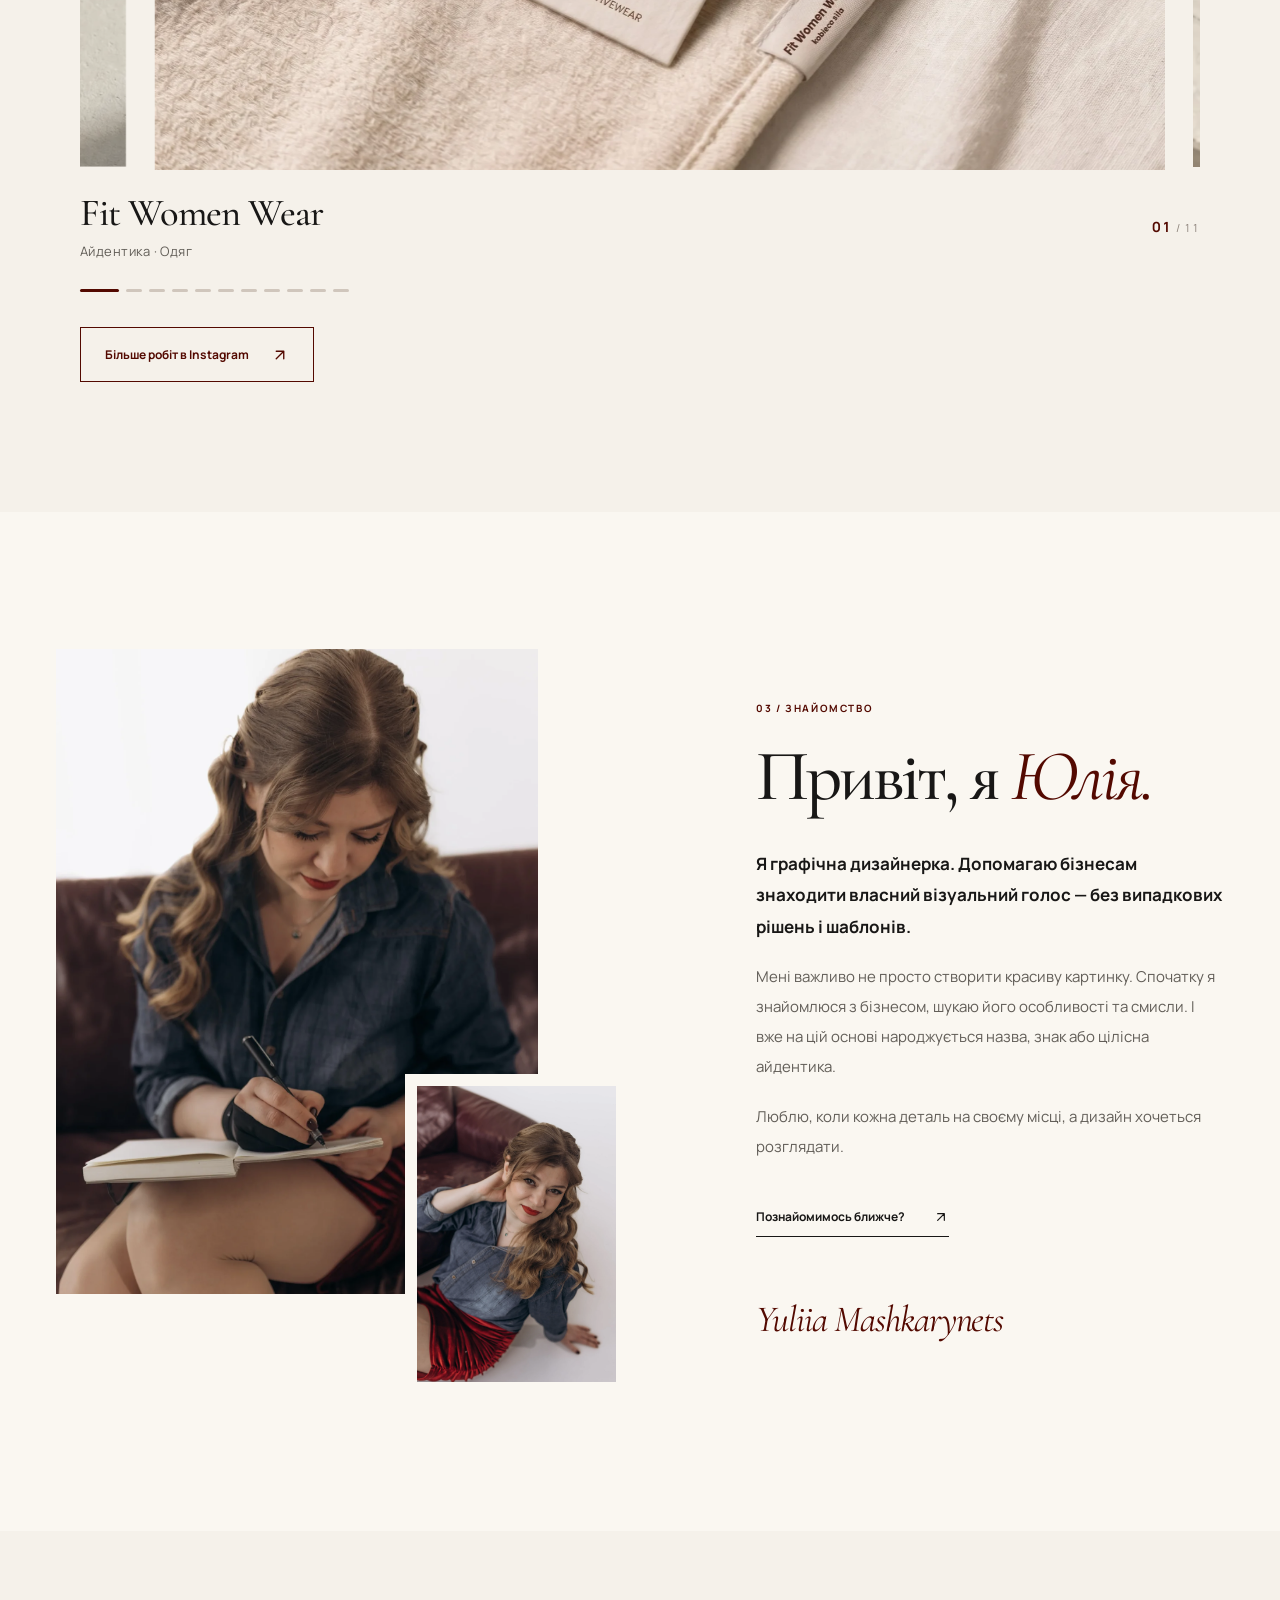
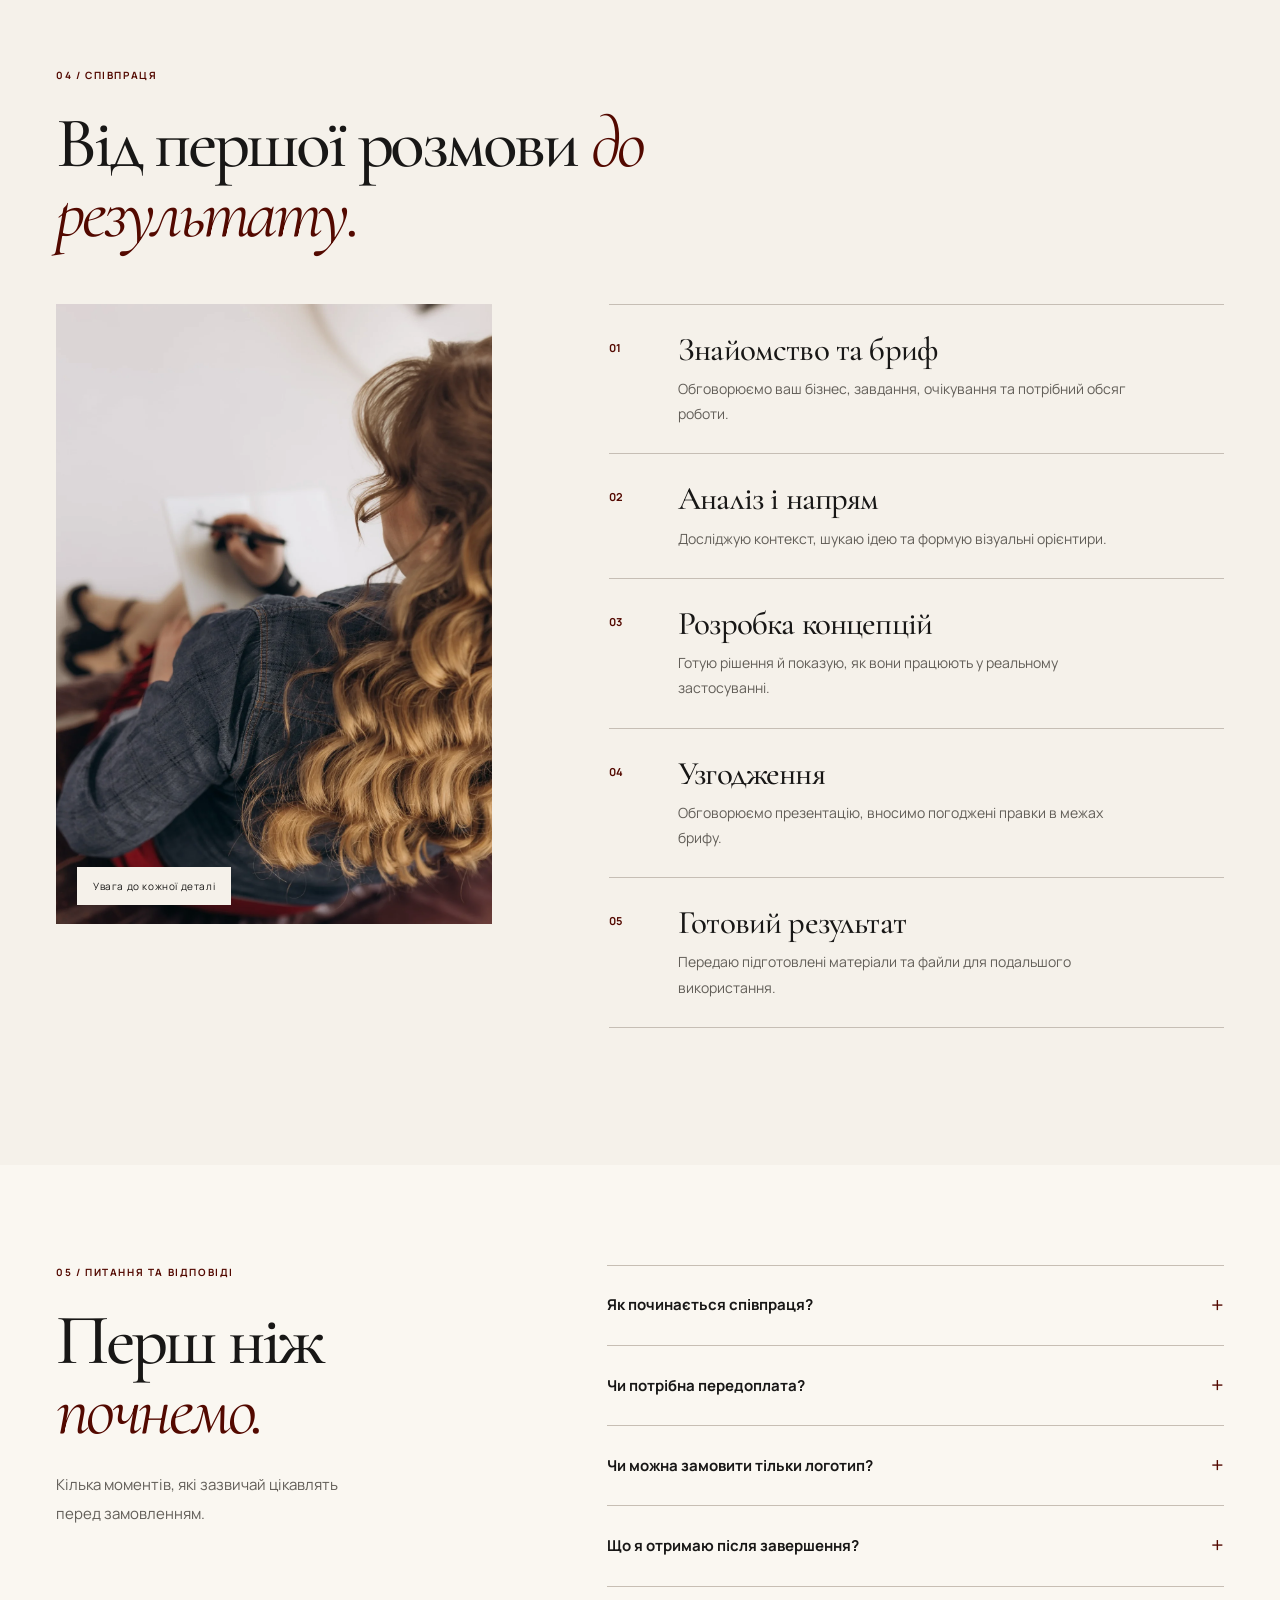
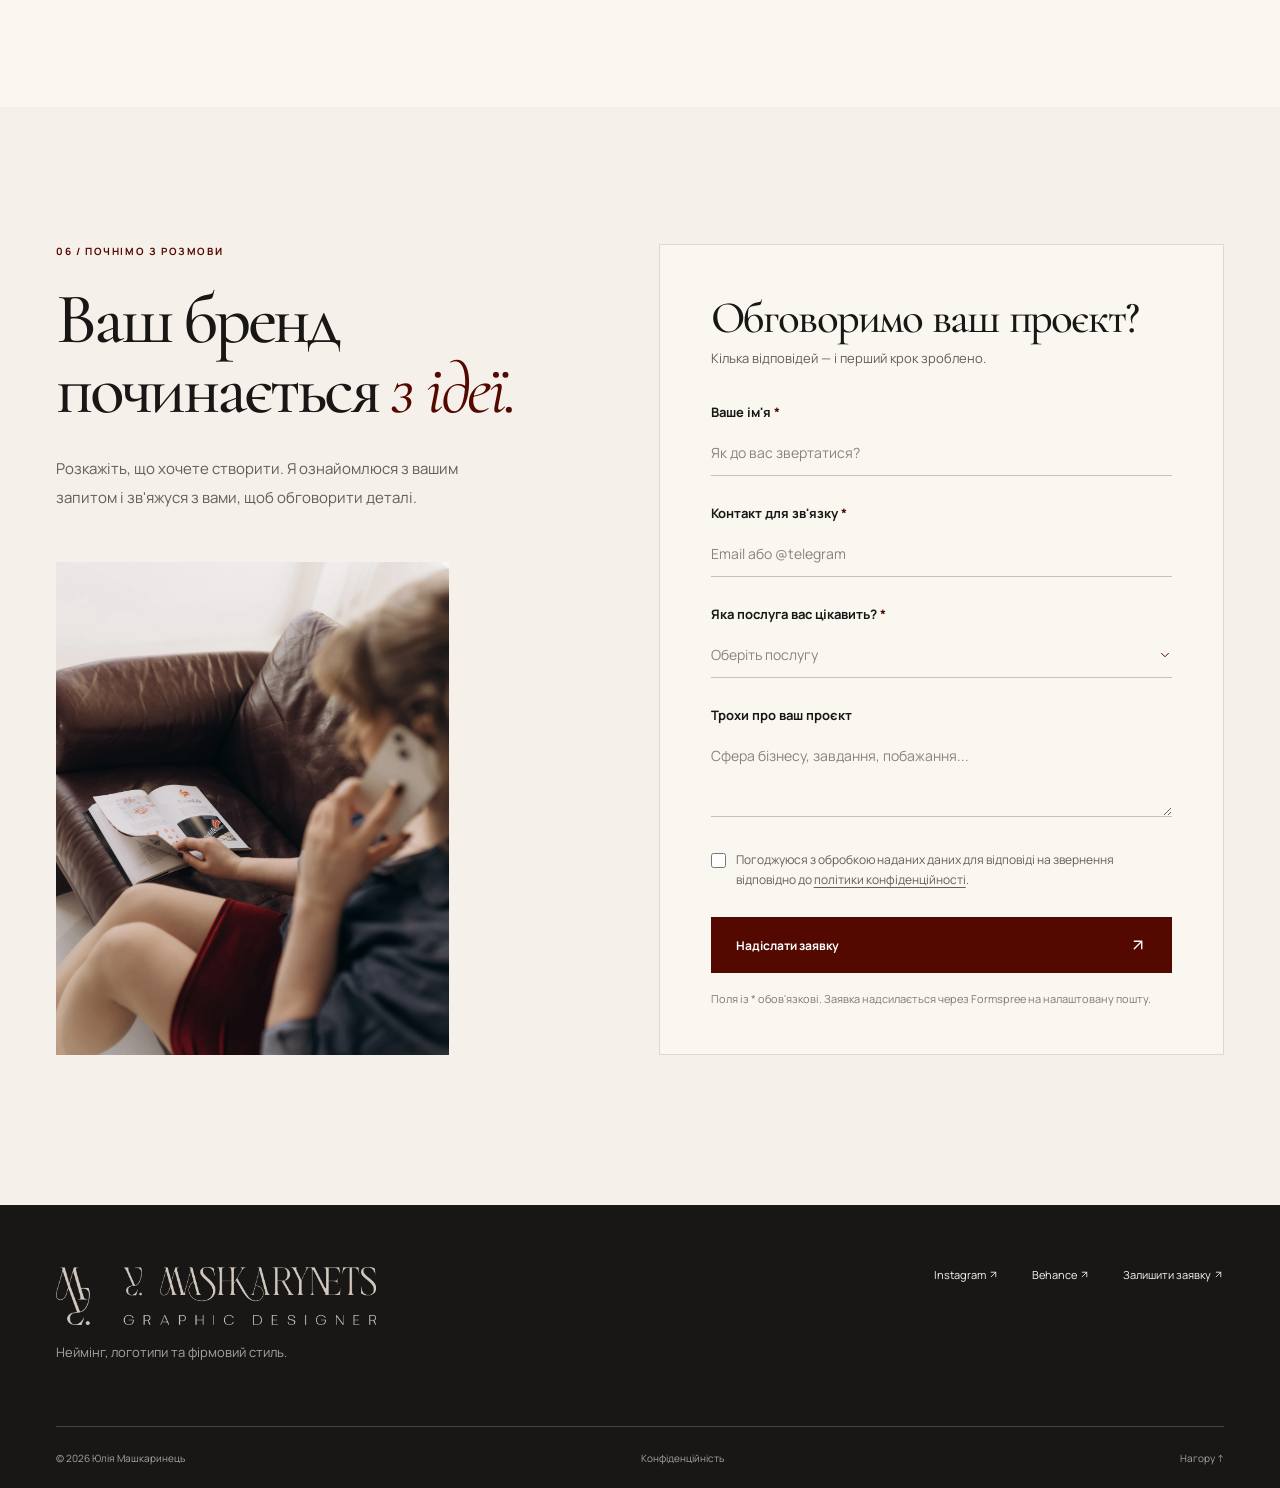
==== commit 49cbf44d: "Add RESTYLE Beauty Space mockup as 11th portfolio slide" ====
--- a/index.html
+++ b/index.html
@@ -134,35 +134,38 @@
           <div class="portfolio-stage">
           <div class="portfolio-viewport" id="portfolio-viewport" tabindex="0" aria-label="Гортайте роботи стрілками або жестом убік">
             <div class="portfolio-track">
-            <figure class="portfolio-slide" role="group" aria-roledescription="слайд" aria-label="1 з 10: Fit Women Wear" data-title="Fit Women Wear" data-category="Айдентика · Одяг">
+            <figure class="portfolio-slide" role="group" aria-roledescription="слайд" aria-label="1 з 11: Fit Women Wear" data-title="Fit Women Wear" data-category="Айдентика · Одяг">
               <div class="portfolio-slide-media"><img src="assets/fit-women-wear.webp" width="1800" height="1344" alt="Бренд Fit Women Wear: бирка на фактурній тканині з логотипом" loading="lazy" decoding="async"></div>
             </figure>
-            <figure class="portfolio-slide" role="group" aria-roledescription="слайд" aria-label="2 з 10: Кучерявенко та партнери" data-title="Кучерявенко та партнери" data-category="Логотип · Адвокатське об’єднання">
+            <figure class="portfolio-slide" role="group" aria-roledescription="слайд" aria-label="2 з 11: Кучерявенко та партнери" data-title="Кучерявенко та партнери" data-category="Логотип · Адвокатське об’єднання">
               <div class="portfolio-slide-media"><img src="assets/monogram-stationery-v8.webp" width="1600" height="1280" alt="Фірмовий знак адвокатського об’єднання «Кучерявенко та партнери» на преміальному носії" onerror="this.onerror=null;this.src='assets/monogram-stationery.webp'" loading="lazy" decoding="async"></div>
             </figure>
-            <figure class="portfolio-slide" role="group" aria-roledescription="слайд" aria-label="3 з 10: VAYNÉA" data-title="VAYNÉA" data-category="Логотип · Одяг">
+            <figure class="portfolio-slide" role="group" aria-roledescription="слайд" aria-label="3 з 11: VAYNÉA" data-title="VAYNÉA" data-category="Логотип · Одяг">
               <div class="portfolio-slide-media"><img src="assets/vaynea.webp" width="1800" height="1344" alt="Бузковий оксамитовий вішак із написом VAYNÉA" loading="lazy" decoding="async"></div>
             </figure>
-            <figure class="portfolio-slide" role="group" aria-roledescription="слайд" aria-label="4 з 10: Anna Markovska" data-title="Anna Markovska" data-category="Логотип · Б’юті">
+            <figure class="portfolio-slide" role="group" aria-roledescription="слайд" aria-label="4 з 11: Anna Markovska" data-title="Anna Markovska" data-category="Логотип · Б’юті">
               <div class="portfolio-slide-media"><img src="assets/anna-markovska-new.png" width="2048" height="1638" alt="Преміальний мокап бренду Anna Markovska cosmetology з монограмою та типографікою" loading="lazy" decoding="async"></div>
             </figure>
-            <figure class="portfolio-slide" role="group" aria-roledescription="слайд" aria-label="5 з 10: Aesthetics by dr. Komarova" data-title="Aesthetics by dr. Komarova" data-category="Фірмовий стиль · Косметологія">
+            <figure class="portfolio-slide" role="group" aria-roledescription="слайд" aria-label="5 з 11: Aesthetics by dr. Komarova" data-title="Aesthetics by dr. Komarova" data-category="Фірмовий стиль · Косметологія">
               <div class="portfolio-slide-media"><img src="assets/aesthetics-komarova.webp" width="1800" height="1344" alt="Косметичка з монограмою і написом Aesthetics by dr. Komarova" loading="lazy" decoding="async"></div>
             </figure>
-            <figure class="portfolio-slide" role="group" aria-roledescription="слайд" aria-label="6 з 10: Фірмові деталі" data-title="Фірмові деталі" data-category="Айдентика · Поліграфія">
+            <figure class="portfolio-slide" role="group" aria-roledescription="слайд" aria-label="6 з 11: Фірмові деталі" data-title="Фірмові деталі" data-category="Айдентика · Поліграфія">
               <div class="portfolio-slide-media"><img src="assets/embossed-envelopes.webp" width="1800" height="1344" alt="Конверти пісочного кольору з рельєфним фірмовим знаком" loading="lazy" decoding="async"></div>
             </figure>
-            <figure class="portfolio-slide" role="group" aria-roledescription="слайд" aria-label="7 з 10: Імпульс" data-title="Імпульс" data-category="Логотип · Б’юті">
+            <figure class="portfolio-slide" role="group" aria-roledescription="слайд" aria-label="7 з 11: Імпульс" data-title="Імпульс" data-category="Логотип · Б’юті">
               <div class="portfolio-slide-media"><img src="assets/impuls.webp" width="1800" height="1344" alt="Рожевий щоденник із золотим тисненням логотипа Імпульс" loading="lazy" decoding="async"></div>
             </figure>
-            <figure class="portfolio-slide" role="group" aria-roledescription="слайд" aria-label="8 з 10: PiLKA" data-title="PiLKA" data-category="Логотип · Nails bar">
+            <figure class="portfolio-slide" role="group" aria-roledescription="слайд" aria-label="8 з 11: PiLKA" data-title="PiLKA" data-category="Логотип · Nails bar">
               <div class="portfolio-slide-media"><img src="assets/pilka.webp" width="1800" height="1344" alt="Графітова візитівка PiLKA nails bar на молочній тканині" loading="lazy" decoding="async"></div>
             </figure>
-            <figure class="portfolio-slide" role="group" aria-roledescription="слайд" aria-label="9 з 10: Smart Spine Center" data-title="Smart Spine Center" data-category="Логотип · Wellness">
+            <figure class="portfolio-slide" role="group" aria-roledescription="слайд" aria-label="9 з 11: Smart Spine Center" data-title="Smart Spine Center" data-category="Логотип · Wellness">
               <div class="portfolio-slide-media"><img src="assets/smart-spine-center.webp" width="1800" height="1440" alt="Три скляні флакони з логотипом Smart Spine Center" loading="lazy" decoding="async"></div>
             </figure>
-            <figure class="portfolio-slide" role="group" aria-roledescription="слайд" aria-label="10 з 10: TaxNova" data-title="TaxNova" data-category="Логотип · Бухгалтерські послуги">
+            <figure class="portfolio-slide" role="group" aria-roledescription="слайд" aria-label="10 з 11: TaxNova" data-title="TaxNova" data-category="Логотип · Бухгалтерські послуги">
               <div class="portfolio-slide-media"><img src="assets/taxnova.webp" width="1800" height="1440" alt="Бордові візитівки TaxNova з фірмовим знаком" loading="lazy" decoding="async"></div>
+            </figure>
+            <figure class="portfolio-slide" role="group" aria-roledescription="слайд" aria-label="11 з 11: RESTYLE Beauty Space" data-title="RESTYLE Beauty Space" data-category="Логотип · Б’юті">
+              <div class="portfolio-slide-media"><img src="assets/restyle-beauty-space.webp" width="1600" height="1195" alt="Світла візитівка RESTYLE Beauty Space на фактурному камені" loading="lazy" decoding="async"></div>
             </figure>
             </div>
           </div>
@@ -176,19 +179,20 @@
               <p class="portfolio-slide-title" id="portfolio-slide-title">Fit Women Wear</p>
               <p class="portfolio-slide-category" id="portfolio-slide-category">Айдентика · Одяг</p>
             </div>
-            <span class="portfolio-counter"><strong id="portfolio-current">01</strong><span> / 10</span></span>
+            <span class="portfolio-counter"><strong id="portfolio-current">01</strong><span> / 11</span></span>
           </div>
           <div class="portfolio-dots" role="group" aria-label="Оберіть роботу">
-            <button class="portfolio-dot is-active" type="button" data-slide-to="0" aria-label="Перейти до роботи 1 з 10" aria-current="true"></button>
-            <button class="portfolio-dot" type="button" data-slide-to="1" aria-label="Перейти до роботи 2 з 10" aria-current="false"></button>
-            <button class="portfolio-dot" type="button" data-slide-to="2" aria-label="Перейти до роботи 3 з 10" aria-current="false"></button>
-            <button class="portfolio-dot" type="button" data-slide-to="3" aria-label="Перейти до роботи 4 з 10" aria-current="false"></button>
-            <button class="portfolio-dot" type="button" data-slide-to="4" aria-label="Перейти до роботи 5 з 10" aria-current="false"></button>
-            <button class="portfolio-dot" type="button" data-slide-to="5" aria-label="Перейти до роботи 6 з 10" aria-current="false"></button>
-            <button class="portfolio-dot" type="button" data-slide-to="6" aria-label="Перейти до роботи 7 з 10" aria-current="false"></button>
-            <button class="portfolio-dot" type="button" data-slide-to="7" aria-label="Перейти до роботи 8 з 10" aria-current="false"></button>
-            <button class="portfolio-dot" type="button" data-slide-to="8" aria-label="Перейти до роботи 9 з 10" aria-current="false"></button>
-            <button class="portfolio-dot" type="button" data-slide-to="9" aria-label="Перейти до роботи 10 з 10" aria-current="false"></button>
+            <button class="portfolio-dot is-active" type="button" data-slide-to="0" aria-label="Перейти до роботи 1 з 11" aria-current="true"></button>
+            <button class="portfolio-dot" type="button" data-slide-to="1" aria-label="Перейти до роботи 2 з 11" aria-current="false"></button>
+            <button class="portfolio-dot" type="button" data-slide-to="2" aria-label="Перейти до роботи 3 з 11" aria-current="false"></button>
+            <button class="portfolio-dot" type="button" data-slide-to="3" aria-label="Перейти до роботи 4 з 11" aria-current="false"></button>
+            <button class="portfolio-dot" type="button" data-slide-to="4" aria-label="Перейти до роботи 5 з 11" aria-current="false"></button>
+            <button class="portfolio-dot" type="button" data-slide-to="5" aria-label="Перейти до роботи 6 з 11" aria-current="false"></button>
+            <button class="portfolio-dot" type="button" data-slide-to="6" aria-label="Перейти до роботи 7 з 11" aria-current="false"></button>
+            <button class="portfolio-dot" type="button" data-slide-to="7" aria-label="Перейти до роботи 8 з 11" aria-current="false"></button>
+            <button class="portfolio-dot" type="button" data-slide-to="8" aria-label="Перейти до роботи 9 з 11" aria-current="false"></button>
+            <button class="portfolio-dot" type="button" data-slide-to="9" aria-label="Перейти до роботи 10 з 11" aria-current="false"></button>
+            <button class="portfolio-dot" type="button" data-slide-to="10" aria-label="Перейти до роботи 11 з 11" aria-current="false"></button>
           </div>
           <div class="portfolio-social">
             <a class="button button-instagram" href="https://www.instagram.com/ulchik_designer/" target="_blank" rel="noopener noreferrer" aria-label="Переглянути більше робіт в Instagram (відкриється в новій вкладці)">Більше робіт в Instagram <span aria-hidden="true"><svg class="icon-arrow-up-right" viewBox="0 0 24 24" aria-hidden="true" focusable="false"><path d="M7 7h10v10M7 17 17 7"/></svg></span></a>
